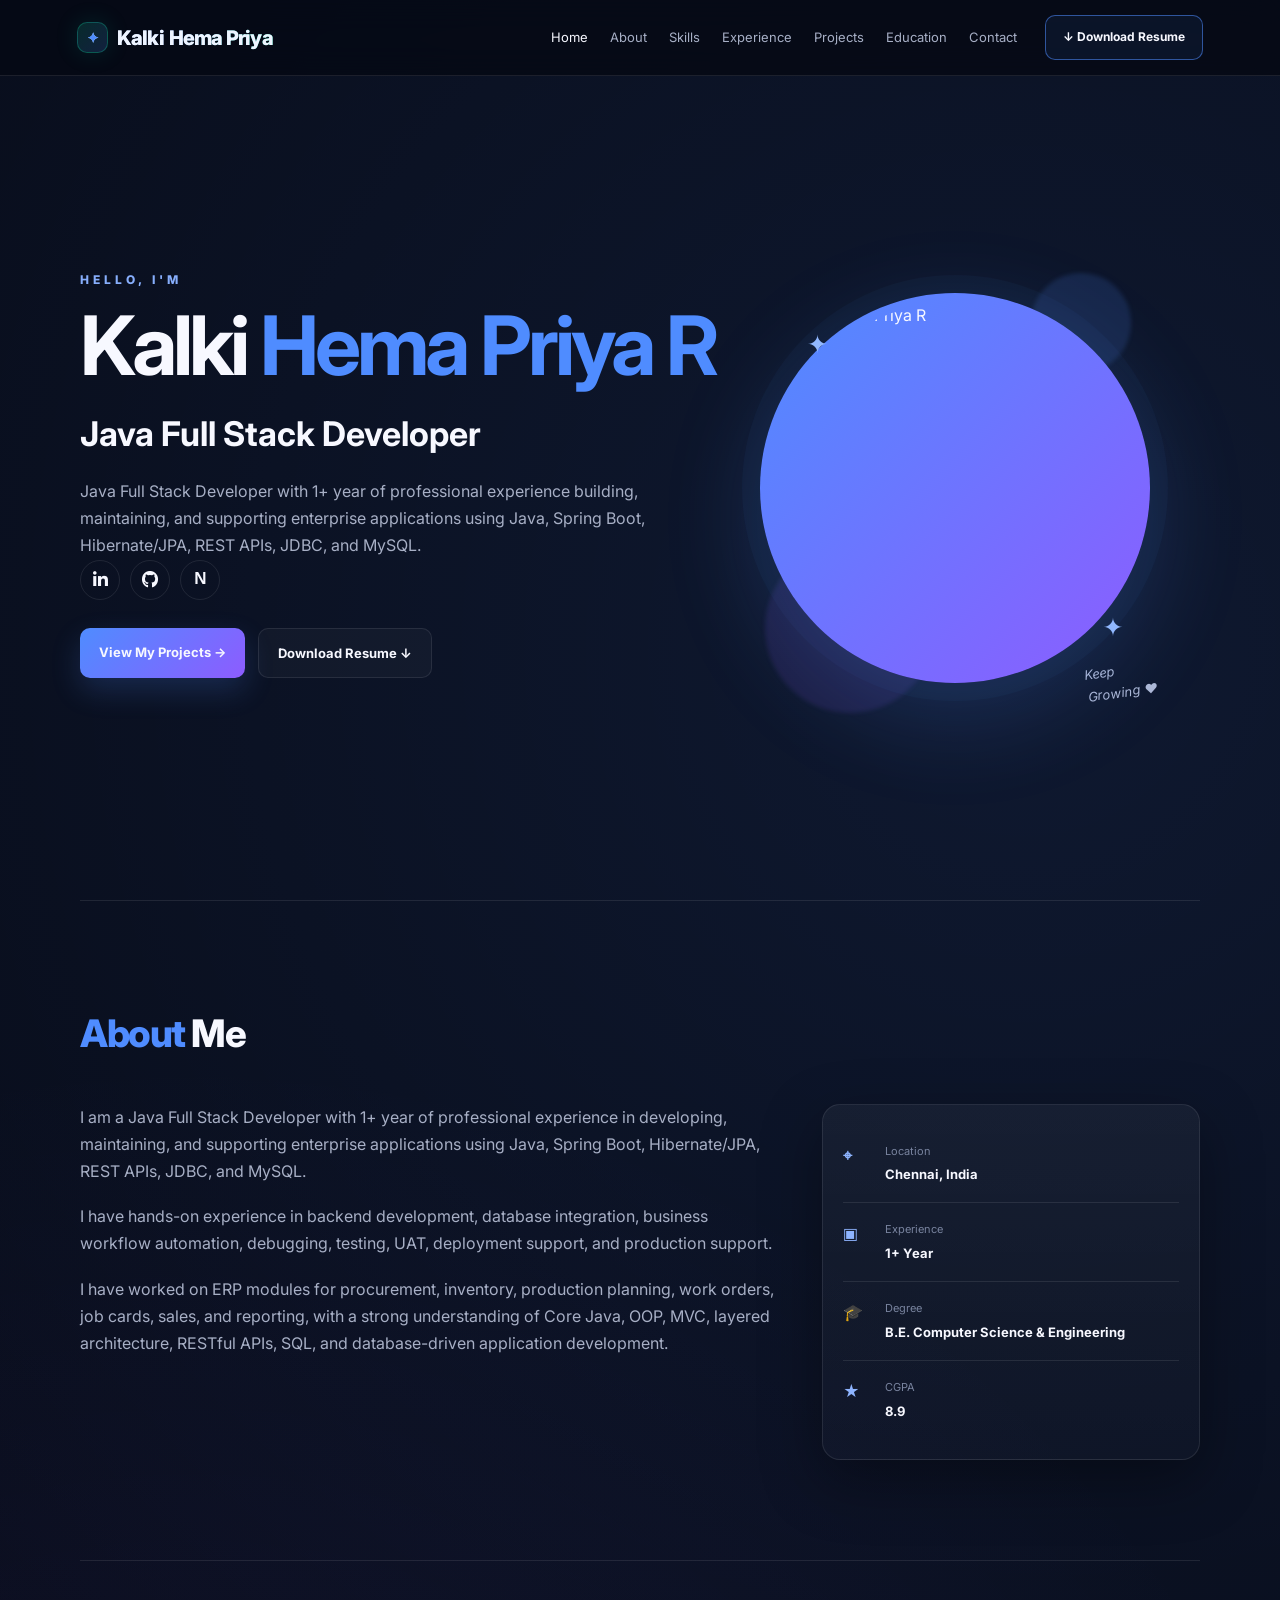
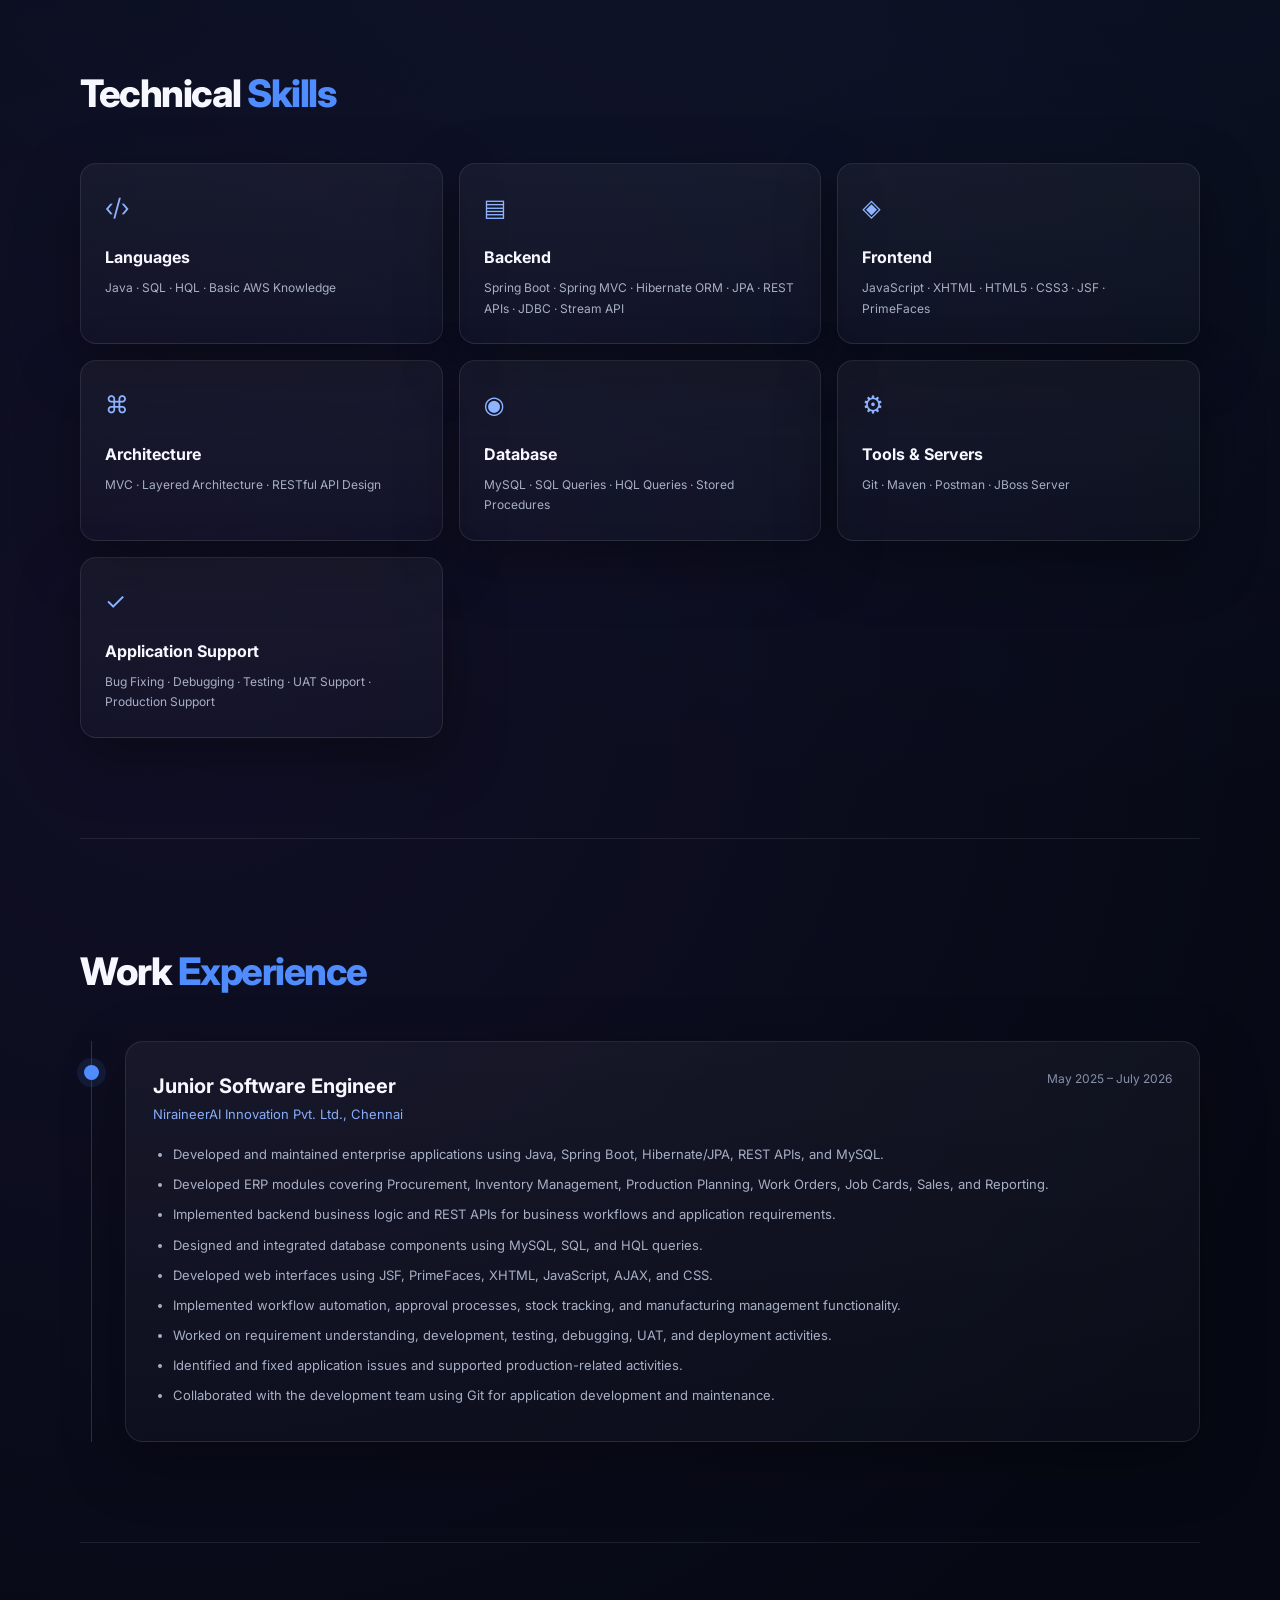
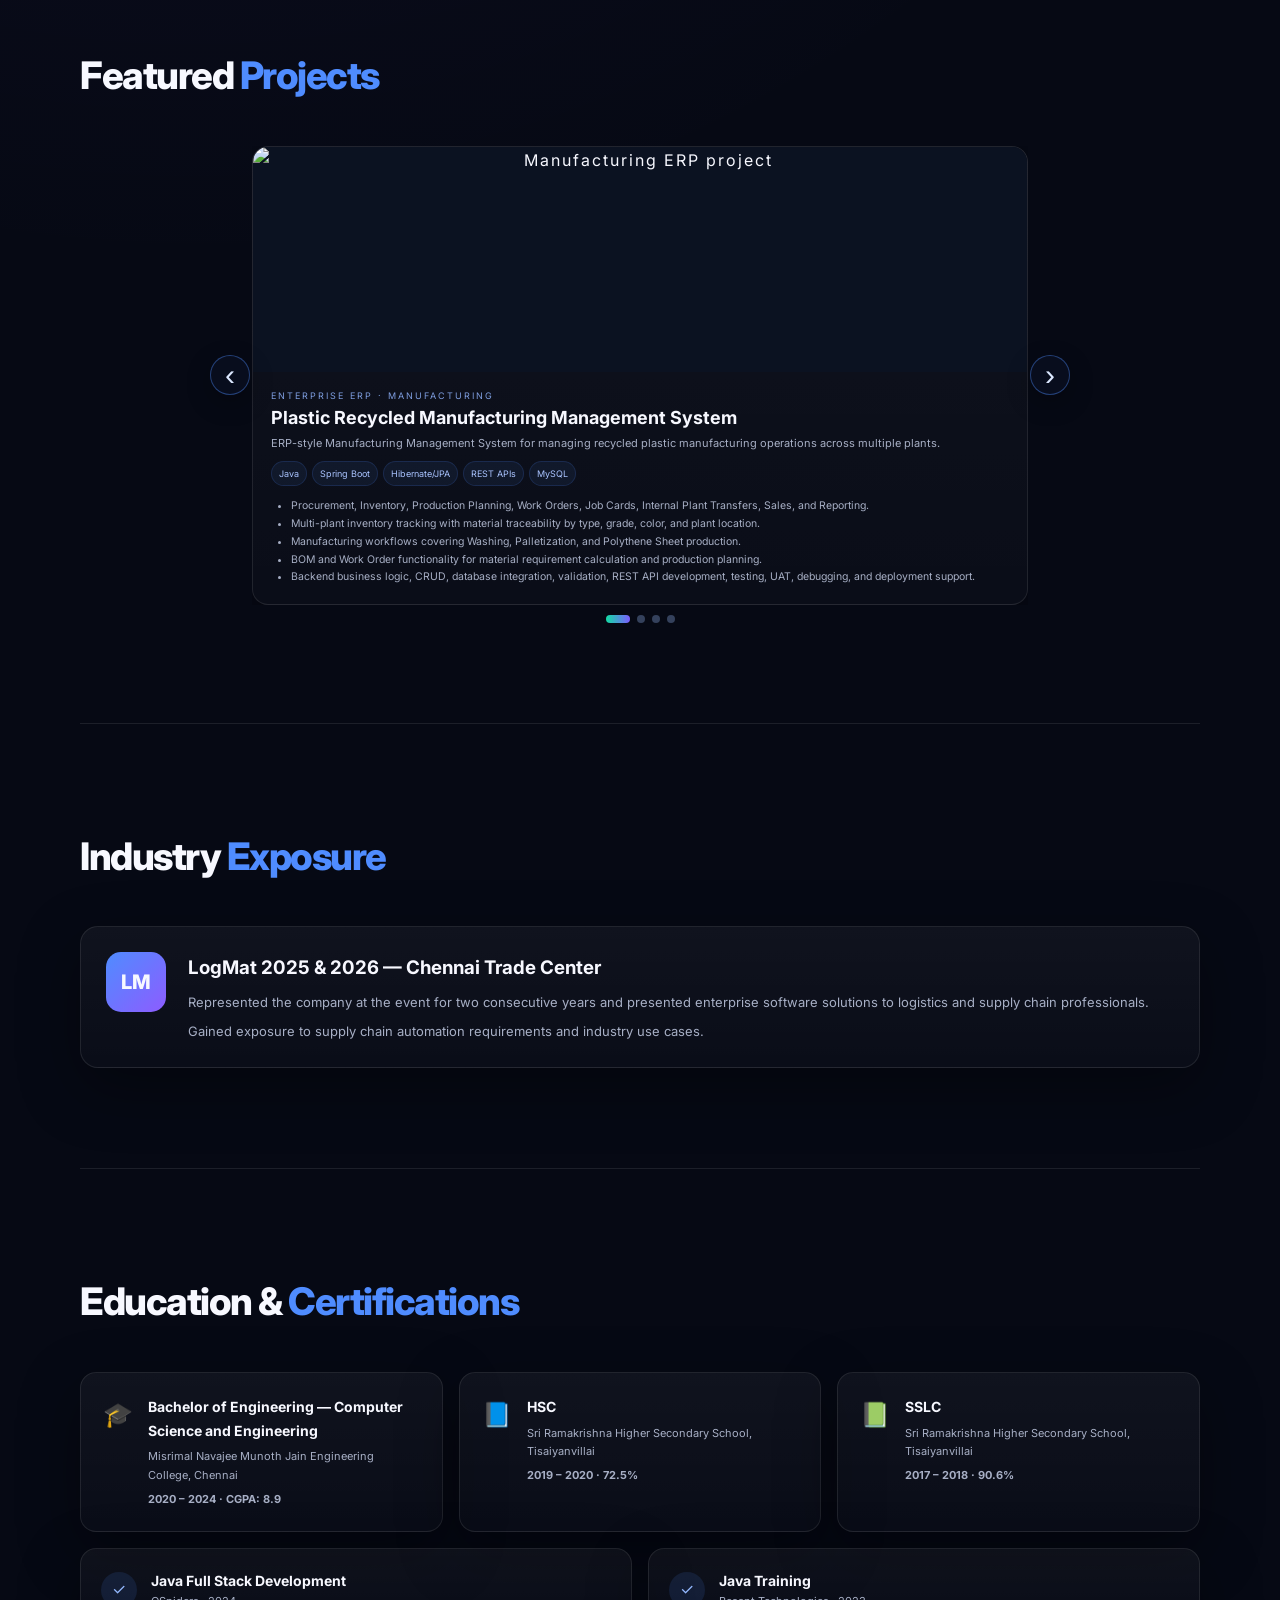
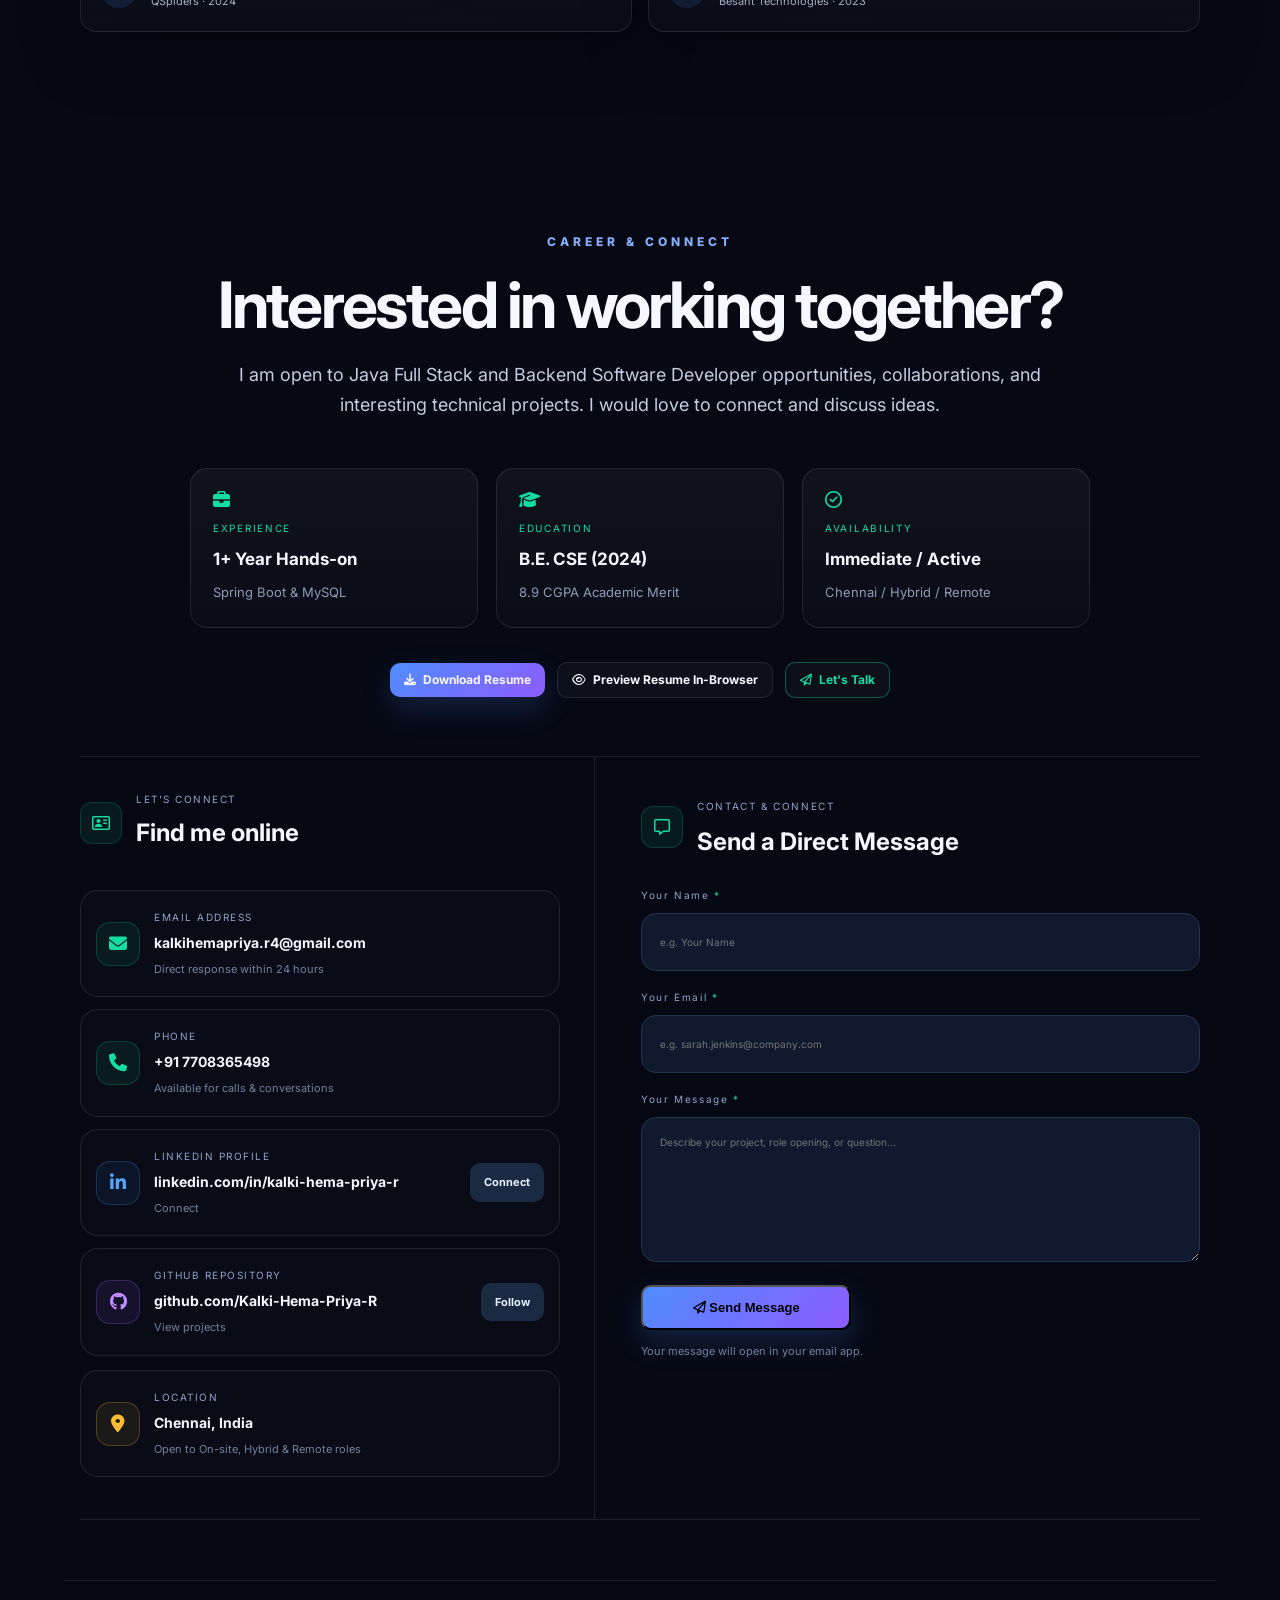
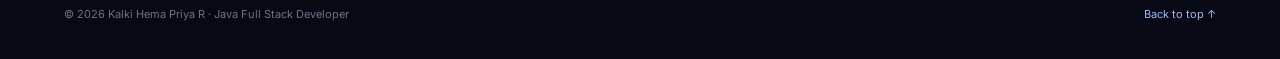
==== index.html @ fefe22bf "Add files via upload" ====
<!DOCTYPE html>
<html lang="en">
<head>
  <meta charset="UTF-8">
  <meta name="viewport" content="width=device-width, initial-scale=1.0">
  <meta name="description" content="Kalki Hema Priya R - Java Full Stack Developer Portfolio">
  <title>Kalki Hema Priya | Java Full Stack Developer</title>
  <link rel="preconnect" href="https://fonts.googleapis.com">
  <link rel="preconnect" href="https://fonts.gstatic.com" crossorigin>
  <link href="https://fonts.googleapis.com/css2?family=Inter:wght@400;500;600;700;800&display=swap" rel="stylesheet">
  <link rel="stylesheet" href="https://cdnjs.cloudflare.com/ajax/libs/font-awesome/6.5.2/css/all.min.css">
  <link rel="stylesheet" href="style.css">
</head>
<body>
  <header class="navbar">
    <a class="logo" href="#home"><span class="logo-mark">✦</span><span class="logo-name"><span class="logo-kalki">Kalki</span> <span class="logo-hema">Hema Priya</span></span></a>
    <button class="menu-toggle" aria-label="Open menu" aria-expanded="false">☰</button>
    <nav class="nav-links">
      <a class="active" href="#home">Home</a>
      <a href="#about">About</a>
      <a href="#skills">Skills</a>
      <a href="#experience">Experience</a>
      <a href="#projects">Projects</a>
      <a href="#education">Education</a>
      <a href="#contact">Contact</a>
    </nav>
    <a class="nav-resume" href="resume/Kalki-Hema-Priya-Resume.pdf" download>↓ Download Resume</a>
  </header>

  <main>
    <section id="home" class="hero section">
      <div class="hero-copy reveal">
        <p class="eyebrow">HELLO, I'M</p>
        <h1>Kalki <span>Hema Priya R</span></h1>
        <h2>Java Full Stack Developer</h2>
        <p class="hero-text">Java Full Stack Developer with 1+ year of professional experience building, maintaining, and supporting enterprise applications using Java, Spring Boot, Hibernate/JPA, REST APIs, JDBC, and MySQL.</p>
        <div class="socials">
          <a href="https://www.linkedin.com/in/kalki-hema-priya-r/" target="_blank" rel="noopener" aria-label="LinkedIn" title="LinkedIn"><i class="fa-brands fa-linkedin-in"></i></a>
          <a href="https://github.com/Kalki-Hema-Priya-R" target="_blank" rel="noopener" aria-label="GitHub" title="GitHub"><i class="fa-brands fa-github"></i></a>
          <a href="https://www.naukri.com/" target="_blank" rel="noopener" aria-label="Naukri" title="Naukri" class="naukri-social">N</a>
        </div>
        <div class="hero-actions">
          <a class="btn primary" href="#projects">View My Projects →</a>
          <a class="btn outline" href="resume/Kalki-Hema-Priya-Resume.pdf" download>Download Resume ↓</a>
        </div>
      </div>

      <div class="hero-photo-wrap reveal">
        <div class="orb orb-one"></div>
        <div class="orb orb-two"></div>
        <div class="photo-ring"><img src="assets/profile.jpg" alt="Kalki Hema Priya R"></div>
        <span class="spark spark-one">✦</span>
        <span class="spark spark-two">✦</span>
        <div class="signature">Keep<br>Growing ♥</div>
      </div>
    </section>

    <section id="about" class="section divider">
      <div class="section-title"><span>About</span> Me</div>
      <div class="about-grid">
        <div class="about-copy reveal">
          <p>I am a Java Full Stack Developer with 1+ year of professional experience in developing, maintaining, and supporting enterprise applications using Java, Spring Boot, Hibernate/JPA, REST APIs, JDBC, and MySQL.</p>
          <p>I have hands-on experience in backend development, database integration, business workflow automation, debugging, testing, UAT, deployment support, and production support.</p>
          <p>I have worked on ERP modules for procurement, inventory, production planning, work orders, job cards, sales, and reporting, with a strong understanding of Core Java, OOP, MVC, layered architecture, RESTful APIs, SQL, and database-driven application development.</p>
        </div>
        <div class="info-card reveal">
          <div class="info-row"><b>⌖</b><div><small>Location</small><strong>Chennai, India</strong></div></div>
          <div class="info-row"><b>▣</b><div><small>Experience</small><strong>1+ Year</strong></div></div>
          <div class="info-row"><b>🎓</b><div><small>Degree</small><strong>B.E. Computer Science & Engineering</strong></div></div>
          <div class="info-row"><b>★</b><div><small>CGPA</small><strong>8.9</strong></div></div>
        </div>
      </div>
    </section>

    <section id="skills" class="section divider">
      <div class="section-title">Technical <span>Skills</span></div>
      <div class="skill-grid">
        <article class="skill-card reveal"><div class="skill-icon">‹/›</div><h3>Languages</h3><p>Java · SQL · HQL · Basic AWS Knowledge</p></article>
        <article class="skill-card reveal"><div class="skill-icon">▤</div><h3>Backend</h3><p>Spring Boot · Spring MVC · Hibernate ORM · JPA · REST APIs · JDBC · Stream API</p></article>
        <article class="skill-card reveal"><div class="skill-icon">◈</div><h3>Frontend</h3><p>JavaScript · XHTML · HTML5 · CSS3 · JSF · PrimeFaces</p></article>
        <article class="skill-card reveal"><div class="skill-icon">⌘</div><h3>Architecture</h3><p>MVC · Layered Architecture · RESTful API Design</p></article>
        <article class="skill-card reveal"><div class="skill-icon">◉</div><h3>Database</h3><p>MySQL · SQL Queries · HQL Queries · Stored Procedures</p></article>
        <article class="skill-card reveal"><div class="skill-icon">⚙</div><h3>Tools & Servers</h3><p>Git · Maven · Postman · JBoss Server</p></article>
        <article class="skill-card reveal"><div class="skill-icon">✓</div><h3>Application Support</h3><p>Bug Fixing · Debugging · Testing · UAT Support · Production Support</p></article>
      </div>
    </section>

    <section id="experience" class="section divider">
      <div class="section-title">Work <span>Experience</span></div>
      <div class="timeline">
        <article class="timeline-item reveal">
          <div class="timeline-dot"></div>
          <div class="timeline-card">
            <div class="timeline-head"><div><h3>Junior Software Engineer</h3><p class="company">NiraineerAI Innovation Pvt. Ltd., Chennai</p></div><span class="date">May 2025 – July 2026</span></div>
            <ul>
              <li>Developed and maintained enterprise applications using Java, Spring Boot, Hibernate/JPA, REST APIs, and MySQL.</li>
              <li>Developed ERP modules covering Procurement, Inventory Management, Production Planning, Work Orders, Job Cards, Sales, and Reporting.</li>
              <li>Implemented backend business logic and REST APIs for business workflows and application requirements.</li>
              <li>Designed and integrated database components using MySQL, SQL, and HQL queries.</li>
              <li>Developed web interfaces using JSF, PrimeFaces, XHTML, JavaScript, AJAX, and CSS.</li>
              <li>Implemented workflow automation, approval processes, stock tracking, and manufacturing management functionality.</li>
              <li>Worked on requirement understanding, development, testing, debugging, UAT, and deployment activities.</li>
              <li>Identified and fixed application issues and supported production-related activities.</li>
              <li>Collaborated with the development team using Git for application development and maintenance.</li>
            </ul>
          </div>
        </article>

      </div>
    </section>

    <section id="projects" class="section divider">
      <div class="section-title">Featured <span>Projects</span></div>
      <div class="project-carousel" aria-label="Featured projects carousel">
        <button class="project-nav project-prev" type="button" aria-label="Previous project">‹</button>
        <div class="project-viewport">
          <div class="project-grid">
        <article class="project-card reveal">
          <div class="project-image manufacturing"><img src="assets/projects/manufacturing.svg" alt="Manufacturing ERP project" loading="lazy"></div>
          <div class="project-body">
            <p class="project-type">Enterprise ERP · Manufacturing</p>
            <h3>Plastic Recycled Manufacturing Management System</h3>
            <p>ERP-style Manufacturing Management System for managing recycled plastic manufacturing operations across multiple plants.</p>
            <div class="tags"><span>Java</span><span>Spring Boot</span><span>Hibernate/JPA</span><span>REST APIs</span><span>MySQL</span></div>
            <ul class="project-points">
              <li>Procurement, Inventory, Production Planning, Work Orders, Job Cards, Internal Plant Transfers, Sales, and Reporting.</li>
              <li>Multi-plant inventory tracking with material traceability by type, grade, color, and plant location.</li>
              <li>Manufacturing workflows covering Washing, Palletization, and Polythene Sheet production.</li>
              <li>BOM and Work Order functionality for material requirement calculation and production planning.</li>
              <li>Backend business logic, CRUD, database integration, validation, REST API development, testing, UAT, debugging, and deployment support.</li>
            </ul>
          </div>
        </article>

        <article class="project-card reveal">
          <div class="project-image employee"><img src="assets/projects/employee.svg" alt="Employee and customer management project" loading="lazy"></div>
          <div class="project-body">
            <p class="project-type">Web Application</p>
            <h3>Employee & Customer Management Portal</h3>
            <p>Web-based application for managing employee records and customer-related processes.</p>
            <div class="tags"><span>Java</span><span>Spring Boot</span><span>Hibernate/JPA</span><span>MySQL</span><span>REST APIs</span></div>
            <ul class="project-points">
              <li>Implemented CRUD operations, backend business logic, validation, and database integration.</li>
              <li>Developed and integrated REST APIs for application functionality.</li>
              <li>Collaborated on module integration and application enhancements.</li>
            </ul>
          </div>
        </article>

        <article class="project-card reveal">
          <div class="project-image quality"><img src="assets/projects/quality.svg" alt="Quality control automation project" loading="lazy"></div>
          <div class="project-body">
            <p class="project-type">Automation · Vendor Communication</p>
            <h3>Quality Control Automation & Vendor Notification System</h3>
            <p>Configurable rule-based quality control validation and automated vendor notification workflow.</p>
            <div class="tags"><span>Java</span><span>Spring Boot</span><span>REST APIs</span><span>Email Integration</span><span>Rule Engine</span></div>
            <ul class="project-points">
              <li>Validated inspection checkpoints against defined quality thresholds.</li>
              <li>Implemented automated vendor email notifications for failed quality checkpoints.</li>
              <li>Integrated quality validation and vendor communication through REST APIs.</li>
              <li>Helped automate manual quality notification workflows.</li>
            </ul>
          </div>
        </article>

        <article class="project-card reveal">
          <div class="project-image ai"><img src="assets/projects/ai-assistant.svg" alt="AI employee support assistant project" loading="lazy"></div>
          <div class="project-body">
            <p class="project-type">AI Integration · HR Support</p>
            <h3>AI Employee Support Assistant</h3>
            <p>AI-powered employee support application concept for handling HR-related queries such as leave, attendance, and payroll information.</p>
            <div class="tags"><span>Java 17</span><span>Spring Boot</span><span>Spring Security</span><span>Spring AI</span><span>Hibernate</span><span>MySQL</span><span>JWT</span></div>
            <ul class="project-points">
              <li>Designed a Spring Boot backend for employee HR support workflows.</li>
              <li>Planned secure authentication and authorization using Spring Security and JWT.</li>
              <li>Integrated AI capabilities for employee question-and-answer support.</li>
              <li>Used Hibernate/JPA and MySQL for employee and HR-related data management.</li>
            </ul>
          </div>
        </article>
          </div>
        </div>
        <button class="project-nav project-next" type="button" aria-label="Next project">›</button>
      </div>
      <div class="project-dots" aria-label="Project slides">
        <button type="button" class="project-dot active" aria-label="Project 1"></button>
        <button type="button" class="project-dot" aria-label="Project 2"></button>
        <button type="button" class="project-dot" aria-label="Project 3"></button>
        <button type="button" class="project-dot" aria-label="Project 4"></button>
      </div>
    </section>

    <section id="journey" class="section divider">
      <div class="section-title">Industry <span>Exposure</span></div>
      <div class="exposure-card reveal">
        <div class="exposure-badge">LM</div>
        <div><h3>LogMat 2025 & 2026 — Chennai Trade Center</h3><p>Represented the company at the event for two consecutive years and presented enterprise software solutions to logistics and supply chain professionals.</p><p>Gained exposure to supply chain automation requirements and industry use cases.</p></div>
      </div>
    </section>

    <section id="education" class="section divider">
      <div class="section-title">Education & <span>Certifications</span></div>
      <div class="education-grid">
        <article class="education-card reveal"><span class="edu-icon">🎓</span><div><h3>Bachelor of Engineering — Computer Science and Engineering</h3><p>Misrimal Navajee Munoth Jain Engineering College, Chennai</p><strong>2020 – 2024 · CGPA: 8.9</strong></div></article>
        <article class="education-card reveal"><span class="edu-icon">📘</span><div><h3>HSC</h3><p>Sri Ramakrishna Higher Secondary School, Tisaiyanvillai</p><strong>2019 – 2020 · 72.5%</strong></div></article>
        <article class="education-card reveal"><span class="edu-icon">📗</span><div><h3>SSLC</h3><p>Sri Ramakrishna Higher Secondary School, Tisaiyanvillai</p><strong>2017 – 2018 · 90.6%</strong></div></article>
      </div>
      <div class="cert-grid">
        <div class="cert-card reveal"><span>✓</span><div><h3>Java Full Stack Development</h3><p>QSpiders · 2024</p></div></div>
        <div class="cert-card reveal"><span>✓</span><div><h3>Java Training</h3><p>Besant Technologies · 2023</p></div></div>
      </div>
    </section>

    <section id="contact" class="section contact-section">
      <div class="contact-heading reveal"><p class="eyebrow">CAREER &amp; CONNECT</p><h2>Interested in working together?</h2><p>I am open to Java Full Stack and Backend Software Developer opportunities, collaborations, and interesting technical projects. I would love to connect and discuss ideas.</p></div>
      <div class="contact-stats reveal">
        <div class="contact-stat"><i class="fa-solid fa-briefcase"></i><small>EXPERIENCE</small><strong>1+ Year Hands-on</strong><span>Spring Boot &amp; MySQL</span></div>
        <div class="contact-stat"><i class="fa-solid fa-graduation-cap"></i><small>EDUCATION</small><strong>B.E. CSE (2024)</strong><span>8.9 CGPA Academic Merit</span></div>
        <div class="contact-stat"><i class="fa-regular fa-circle-check"></i><small>AVAILABILITY</small><strong>Immediate / Active</strong><span>Chennai / Hybrid / Remote</span></div>
      </div>
      <div class="contact-actions reveal">
        <a class="btn primary" href="resume/Kalki-Hema-Priya-Resume.pdf" download><i class="fa-solid fa-download"></i> Download Resume</a>
        <a class="btn outline" href="resume/Kalki-Hema-Priya-Resume.pdf" target="_blank"><i class="fa-regular fa-eye"></i> Preview Resume In-Browser</a>
        <a class="btn outline talk-btn" href="https://mail.google.com/mail/?view=cm&amp;fs=1&amp;to=kalkihemapriya.r4@gmail.com&amp;su=Java%20Developer%20Opportunity" target="_blank" rel="noopener"><i class="fa-regular fa-paper-plane"></i> Let's Talk</a>
      </div>
      <div class="contact-workspace reveal">
        <div class="contact-links">
          <div class="contact-panel-title"><span class="contact-panel-icon"><i class="fa-regular fa-address-card"></i></span><div><small>LET'S CONNECT</small><h3>Find me online</h3></div></div>
          <a href="mailto:kalkihemapriya.r4@gmail.com"><span class="contact-icon"><i class="fa-solid fa-envelope"></i></span><span><small>EMAIL ADDRESS</small><strong>kalkihemapriya.r4@gmail.com</strong><em>Direct response within 24 hours</em></span></a>
          <a href="tel:+917708365498"><span class="contact-icon phone"><i class="fa-solid fa-phone"></i></span><span><small>PHONE</small><strong>+91 7708365498</strong><em>Available for calls &amp; conversations</em></span></a>
          <a href="https://www.linkedin.com/in/kalki-hema-priya-r/" target="_blank" rel="noopener"><span class="contact-icon linkedin"><i class="fa-brands fa-linkedin-in"></i></span><span><small>LINKEDIN PROFILE</small><strong>linkedin.com/in/kalki-hema-priya-r</strong><em>Connect</em></span><b class="contact-side-action">Connect</b></a>
          <a href="https://github.com/Kalki-Hema-Priya-R" target="_blank" rel="noopener"><span class="contact-icon github"><i class="fa-brands fa-github"></i></span><span><small>GITHUB REPOSITORY</small><strong>github.com/Kalki-Hema-Priya-R</strong><em>View projects</em></span><b class="contact-side-action">Follow</b></a>
          <div class="location-card"><span class="contact-icon location"><i class="fa-solid fa-location-dot"></i></span><span><small>LOCATION</small><strong>Chennai, India</strong><em>Open to On-site, Hybrid &amp; Remote roles</em></span></div>
        </div>
        <form class="message-form" id="messageForm">
          <div class="contact-panel-title"><span class="contact-panel-icon"><i class="fa-regular fa-message"></i></span><div><small>CONTACT &amp; CONNECT</small><h3>Send a Direct Message</h3></div></div>
          <label>Your Name <span>*</span><input type="text" name="name" required placeholder="e.g. Your Name"></label>
          <label>Your Email <span>*</span><input type="email" name="email" required placeholder="e.g. sarah.jenkins@company.com"></label>
          <label>Your Message <span>*</span><textarea name="message" rows="5" required placeholder="Describe your project, role opening, or question..."></textarea></label>
          <button class="btn primary" type="submit"><i class="fa-regular fa-paper-plane"></i> Send Message</button>
          <p class="form-note" id="formNote">Your message will open in your email app.</p>
        </form>
      </div>
    </section>
  </main>

  <footer><p>© <span id="year"></span> Kalki Hema Priya R · Java Full Stack Developer</p><a href="#home">Back to top ↑</a></footer>
  <script src="script.js"></script>
</body>
</html>
---- style.css ----
:root{--bg:#060914;--panel:#0d1220;--panel2:#11182a;--text:#f7f8ff;--muted:#a7afc5;--line:rgba(255,255,255,.09);--accent:#4f8cff;--accent2:#8d5cff;--shadow:0 20px 60px rgba(0,0,0,.35)}
*{box-sizing:border-box;margin:0;padding:0}html{scroll-behavior:smooth}body{font-family:Inter,system-ui,sans-serif;background:radial-gradient(circle at 80% 10%,rgba(79,140,255,.12),transparent 30%),radial-gradient(circle at 15% 35%,rgba(141,92,255,.08),transparent 28%),var(--bg);color:var(--text);line-height:1.7}a{color:inherit;text-decoration:none}ul{padding-left:20px}.navbar{position:sticky;top:0;z-index:50;height:76px;padding:0 6%;display:flex;align-items:center;gap:28px;background:rgba(6,9,20,.82);backdrop-filter:blur(16px);border-bottom:1px solid var(--line)}.logo{font-weight:800;font-size:24px;letter-spacing:-1px}.logo span{color:var(--accent)}.nav-links{display:flex;gap:22px;margin-left:auto}.nav-links a{font-size:13px;color:var(--muted);transition:.25s}.nav-links a:hover,.nav-links a.active{color:var(--text)}.nav-resume{padding:11px 17px;border:1px solid rgba(79,140,255,.55);border-radius:10px;font-size:12px;font-weight:700;background:rgba(79,140,255,.08)}.menu-toggle{display:none;margin-left:auto;background:none;border:0;color:white;font-size:25px}.section{width:min(1120px,90%);margin:auto;padding:100px 0}.hero{min-height:calc(100vh - 76px);display:grid;grid-template-columns:1.1fr .9fr;align-items:center;gap:40px}.eyebrow{font-size:12px;letter-spacing:4px;color:#87aefc;font-weight:800;margin-bottom:13px}.hero h1{font-size:clamp(48px,7vw,82px);line-height:1.02;letter-spacing:-4px}.hero h1 span,.section-title span,.contact-box h2 span{color:var(--accent)}.hero h2{font-size:clamp(23px,3vw,34px);margin:18px 0 15px}.hero-text{max-width:650px;color:var(--muted);font-size:16px}.hero-actions{display:flex;gap:13px;flex-wrap:wrap;margin:28px 0}.btn{padding:13px 19px;border-radius:10px;font-weight:700;font-size:13px}.btn.primary{background:linear-gradient(135deg,var(--accent),var(--accent2));box-shadow:0 12px 30px rgba(79,140,255,.2)}.btn.outline{border:1px solid var(--line);background:rgba(255,255,255,.03)}.socials{display:flex;gap:10px}.socials a{width:40px;height:40px;border:1px solid var(--line);display:grid;place-items:center;border-radius:50%;font-weight:800;font-size:12px}.hero-photo-wrap{position:relative;min-height:520px;display:grid;place-items:center}.photo-ring{width:min(390px,78vw);height:min(390px,78vw);border-radius:50%;padding:9px;background:linear-gradient(135deg,var(--accent),var(--accent2));box-shadow:0 0 0 18px rgba(79,140,255,.04),0 30px 100px rgba(79,140,255,.2);position:relative;z-index:2}.photo-ring img{width:100%;height:100%;object-fit:cover;border-radius:50%;display:block}.orb{position:absolute;border-radius:50%;filter:blur(2px)}.orb-one{width:100px;height:100px;top:45px;right:25px;background:rgba(79,140,255,.15)}.orb-two{width:170px;height:170px;bottom:35px;left:10px;background:rgba(141,92,255,.12)}.spark{position:absolute;color:#91b8ff;font-size:25px;z-index:3}.spark-one{top:95px;left:13%}.spark-two{right:8%;bottom:100px}.signature{position:absolute;right:0;bottom:45px;font-size:13px;color:#aeb9d7;font-style:italic;transform:rotate(-8deg)}.divider{border-top:1px solid var(--line)}.section-title{font-size:38px;font-weight:800;letter-spacing:-1.5px;margin-bottom:38px}.about-grid{display:grid;grid-template-columns:1.3fr .7fr;gap:40px}.about-copy p{color:var(--muted);margin-bottom:18px}.info-card,.skill-card,.timeline-card,.project-card,.education-card,.cert-card,.exposure-card,.contact-box{background:linear-gradient(180deg,rgba(255,255,255,.045),rgba(255,255,255,.018));border:1px solid var(--line);box-shadow:var(--shadow)}.info-card{padding:20px;border-radius:18px}.info-row{display:flex;gap:14px;padding:17px 0;border-bottom:1px solid var(--line)}.info-row:last-child{border:0}.info-row>b{width:28px;color:#8eb4ff}.info-row small{display:block;color:#78839e;font-size:11px}.info-row strong{display:block;font-size:13px;margin-top:3px}.skill-grid{display:grid;grid-template-columns:repeat(3,1fr);gap:16px}.skill-card{padding:24px;border-radius:16px;min-height:160px}.skill-icon{font-size:24px;color:#8eb4ff;margin-bottom:15px}.skill-card h3{font-size:16px;margin-bottom:7px}.skill-card p{font-size:12px;color:var(--muted)}.timeline{position:relative}.timeline:before{content:"";position:absolute;left:11px;top:0;bottom:0;width:1px;background:rgba(79,140,255,.3)}.timeline-item{position:relative;padding-left:45px}.timeline-dot{position:absolute;left:4px;top:24px;width:15px;height:15px;border-radius:50%;background:var(--accent);box-shadow:0 0 0 7px rgba(79,140,255,.1)}.timeline-card{padding:27px;border-radius:18px}.timeline-head{display:flex;justify-content:space-between;gap:20px;margin-bottom:18px}.timeline-head h3{font-size:20px}.company{color:#89adf8;font-size:13px}.date{color:#8791a9;font-size:12px;white-space:nowrap}.timeline-card li{color:var(--muted);font-size:13px;margin:8px 0}.project-grid{display:grid;grid-template-columns:repeat(2,1fr);gap:20px}.project-card{border-radius:18px;overflow:hidden}.project-card.featured{grid-column:1/-1;display:grid;grid-template-columns:.8fr 1.2fr}.project-image{min-height:245px;display:flex;flex-direction:column;justify-content:center;align-items:center;text-align:center;gap:8px;letter-spacing:2px;background:radial-gradient(circle at 50% 30%,rgba(79,140,255,.3),transparent 45%),#0b1221}.project-image.employee{background:radial-gradient(circle at 50% 30%,rgba(141,92,255,.27),transparent 45%),#0b1221}.project-image.quality{background:radial-gradient(circle at 50% 30%,rgba(69,200,170,.18),transparent 45%),#0b1221}.project-image span{font-size:12px;color:#9dbdff}.project-image strong{font-size:22px;line-height:1.25}.project-body{padding:27px}.project-type{font-size:10px;text-transform:uppercase;letter-spacing:2px;color:#7e9ee0;margin-bottom:7px}.project-body h3{font-size:21px;margin-bottom:10px}.project-body>p:not(.project-type){font-size:13px;color:var(--muted)}.tags{display:flex;gap:7px;flex-wrap:wrap;margin:17px 0}.tags span{font-size:10px;padding:5px 8px;border-radius:20px;background:rgba(79,140,255,.08);border:1px solid rgba(79,140,255,.16);color:#aac4ff}.project-points{color:var(--muted);font-size:12px}.project-points li{margin:7px 0}.exposure-card{display:flex;gap:22px;padding:25px;border-radius:18px;align-items:flex-start}.exposure-badge{width:60px;height:60px;border-radius:15px;display:grid;place-items:center;font-weight:800;font-size:20px;background:linear-gradient(135deg,var(--accent),var(--accent2));flex:0 0 auto}.exposure-card h3{margin-bottom:7px}.exposure-card p{color:var(--muted);font-size:13px;margin-top:7px}.education-grid{display:grid;grid-template-columns:repeat(3,1fr);gap:16px}.education-card{border-radius:16px;padding:22px;display:flex;gap:15px}.edu-icon{font-size:24px}.education-card h3{font-size:14px}.education-card p,.education-card strong{font-size:11px;color:var(--muted);display:block;margin-top:5px}.cert-grid{display:grid;grid-template-columns:repeat(2,1fr);gap:16px;margin-top:16px}.cert-card{border-radius:16px;padding:20px;display:flex;gap:14px;align-items:center}.cert-card>span{width:36px;height:36px;border-radius:50%;display:grid;place-items:center;background:rgba(79,140,255,.12);color:#94b9ff}.cert-card h3{font-size:14px}.cert-card p{font-size:11px;color:var(--muted)}.contact-section{padding-bottom:60px}.contact-box{border-radius:22px;padding:40px;display:grid;grid-template-columns:1.2fr .8fr;gap:35px}.contact-box h2{font-size:38px;line-height:1.15;letter-spacing:-1px}.contact-box>div>p:last-child{color:var(--muted);margin-top:14px;font-size:13px}.contact-links{display:grid;gap:10px}.contact-links a{padding:13px 15px;border:1px solid var(--line);border-radius:12px;background:rgba(255,255,255,.02)}.contact-links small{display:block;color:#78839e;font-size:10px}.contact-links strong{font-size:12px;word-break:break-word}footer{border-top:1px solid var(--line);width:90%;margin:auto;padding:24px 0 35px;display:flex;justify-content:space-between;color:#69738b;font-size:11px}footer a{color:#9cb9fa}.reveal{opacity:0;transform:translateY(24px);transition:opacity .7s ease,transform .7s ease}.reveal.show{opacity:1;transform:none}@media(max-width:900px){.nav-links{position:absolute;top:76px;left:0;right:0;display:none;flex-direction:column;padding:20px 6%;background:#090d19;border-bottom:1px solid var(--line)}.nav-links.open{display:flex}.menu-toggle{display:block}.nav-resume{display:none}.hero{grid-template-columns:1fr;text-align:center;padding-top:70px}.hero-text{margin:auto}.hero-actions,.socials{justify-content:center}.hero-photo-wrap{min-height:420px}.about-grid,.contact-box{grid-template-columns:1fr}.skill-grid{grid-template-columns:repeat(2,1fr)}.project-card.featured{grid-template-columns:1fr}.education-grid{grid-template-columns:1fr}.contact-box h2{font-size:31px}}@media(max-width:600px){.section{padding:72px 0}.hero h1{letter-spacing:-2px}.skill-grid,.project-grid,.cert-grid{grid-template-columns:1fr}.timeline-head{flex-direction:column;gap:5px}.date{white-space:normal}.project-card.featured{grid-column:auto}.photo-ring{width:290px;height:290px}.hero-photo-wrap{min-height:340px}.signature{right:3%;bottom:25px}.contact-box{padding:25px}.section-title{font-size:30px}footer{flex-direction:column;gap:8px}}

/* Final portfolio refinements */
.hero h1 { white-space: nowrap; }
.socials a { font-size: 17px; }
.project-grid { grid-template-columns: repeat(2, minmax(0, 1fr)); align-items: stretch; }
.project-card { display: flex; flex-direction: column; height: 100%; }
.project-image { min-height: 220px; position: relative; overflow: hidden; }
.project-image::before, .project-image::after { content: ""; position: absolute; border: 1px solid rgba(142,180,255,.12); border-radius: 50%; }
.project-image::before { width: 180px; height: 180px; }
.project-image::after { width: 280px; height: 280px; }
.project-visual { display: flex; align-items: center; gap: 10px; position: relative; z-index: 1; margin-bottom: 5px; }
.visual-icon { width: 58px; height: 58px; display: grid; place-items: center; border-radius: 16px; background: rgba(255,255,255,.07); border: 1px solid rgba(157,189,255,.25); color: #a9c7ff; font-size: 25px; box-shadow: 0 10px 35px rgba(0,0,0,.18); }
.visual-chip { padding: 5px 9px; border-radius: 999px; font-size: 10px; color: #b9d0ff; border: 1px solid rgba(157,189,255,.2); background: rgba(79,140,255,.08); }
.project-image strong { position: relative; z-index: 1; }
.project-image.ai { background: radial-gradient(circle at 50% 30%,rgba(181,103,255,.27),transparent 45%),#0b1221; }
.project-body { flex: 1; display: flex; flex-direction: column; }
.project-points { margin-top: auto; }
.contact-links a { display: flex; align-items: center; gap: 13px; }
.contact-icon { width: 38px; height: 38px; flex: 0 0 38px; display: grid; place-items: center; border-radius: 11px; color: #9fbeff; background: rgba(79,140,255,.08); border: 1px solid rgba(79,140,255,.15); }
.contact-links a > span:last-child { min-width: 0; }
@media(max-width:900px){ .hero h1 { white-space: normal; } }
@media(max-width:600px){ .project-grid { grid-template-columns: 1fr; } }


/* Final alignment fixes */
.socials { margin-bottom: 4px; }
.naukri-social { font-family: Arial, sans-serif; font-weight: 900 !important; font-size: 17px !important; letter-spacing: -1px; }
.project-grid { align-items: stretch; }
.project-grid .project-card { min-width: 0; }
.project-image.ai { background: radial-gradient(circle at 50% 30%,rgba(181,103,255,.27),transparent 45%),#0b1221; }

/* Final project artwork + logo polish */
.logo{white-space:nowrap;font-size:22px;letter-spacing:-.7px}.project-image{padding:0;min-height:245px;background:#0b1221}.project-image img{width:100%;height:100%;min-height:245px;object-fit:cover;display:block;position:relative;z-index:2}.project-image::before,.project-image::after{display:none}@media(max-width:600px){.project-image,.project-image img{min-height:210px}}

/* Signature logo + recruiter-style contact section */
.logo{display:inline-flex;align-items:center;gap:9px;font-family:Inter,sans-serif;font-weight:800;font-size:19px;letter-spacing:-.8px;background:linear-gradient(90deg,#f5fbff 0%,#9bbcff 48%,#16e1ad 100%);-webkit-background-clip:text;background-clip:text;color:transparent;text-decoration:none}
.logo-mark{width:31px;height:31px;display:grid;place-items:center;border-radius:10px;color:#11dca5;background:linear-gradient(135deg,rgba(17,220,165,.16),rgba(79,140,255,.18));border:1px solid rgba(17,220,165,.28);box-shadow:0 0 24px rgba(17,220,165,.13);font-size:14px}
.contact-heading{text-align:center;max-width:980px;margin:0 auto 48px}.contact-heading h2{font-size:clamp(42px,5vw,68px);line-height:1.03;letter-spacing:-2.8px;margin:20px 0 22px}.contact-heading>p:last-child{font-size:18px;line-height:1.65;color:#c4cde0;max-width:820px;margin:auto}
.contact-stats{display:grid;grid-template-columns:repeat(3,1fr);gap:18px;max-width:900px;margin:0 auto 34px}.contact-stat{padding:22px;border-radius:17px;background:linear-gradient(180deg,rgba(255,255,255,.045),rgba(255,255,255,.018));border:1px solid var(--line);min-height:126px}.contact-stat i{display:block;color:#13dca5;font-size:17px;margin-bottom:12px}.contact-stat small{display:block;color:#13dca5;font-size:10px;letter-spacing:1.7px}.contact-stat strong{display:block;font-size:17px;margin:8px 0 4px}.contact-stat span{color:#8f9bb6;font-size:13px}.contact-actions{display:flex;justify-content:center;gap:18px;flex-wrap:wrap;margin-bottom:58px}.contact-actions .btn{min-width:245px;justify-content:center}.contact-actions .talk-btn{min-width:205px;color:#13dca5;border-color:rgba(19,220,165,.35)}
.contact-workspace{display:grid;grid-template-columns:.92fr 1.08fr;gap:0;border-top:1px solid var(--line);border-bottom:1px solid var(--line)}.contact-links{padding:34px 34px 42px 0;border-right:1px solid var(--line);gap:12px}.message-form{padding:34px 0 42px 46px}.contact-panel-title{display:flex;align-items:center;gap:14px;margin-bottom:24px}.contact-panel-title h3{font-size:24px;margin-top:4px}.contact-panel-title small{color:#91a4c8;font-size:10px;letter-spacing:1.6px}.contact-panel-icon{width:42px;height:42px;border-radius:12px;display:grid;place-items:center;color:#13dca5;background:rgba(19,220,165,.08);border:1px solid rgba(19,220,165,.18)}.contact-links>a,.location-card{position:relative;display:flex;align-items:center;gap:14px;padding:18px 15px;border:1px solid var(--line);border-radius:18px;background:rgba(255,255,255,.015);text-decoration:none}.contact-links>a:hover{border-color:rgba(19,220,165,.35);transform:translateY(-2px)}.contact-links small{display:block;color:#91a4c8;font-size:10px;letter-spacing:1.5px;margin-bottom:5px}.contact-links strong{display:block;font-size:14px;word-break:break-word;color:#f4f7ff}.contact-links em{display:block;font-style:normal;color:#71809d;font-size:11px;margin-top:5px}.contact-icon{width:44px;height:44px;flex:0 0 44px;border-radius:14px;display:grid;place-items:center;color:#13dca5;background:rgba(19,220,165,.07);border:1px solid rgba(19,220,165,.2);font-size:18px}.contact-icon.linkedin{color:#55a5ff;background:rgba(69,145,255,.08);border-color:rgba(69,145,255,.24)}.contact-icon.github{color:#c18bff;background:rgba(157,92,255,.09);border-color:rgba(157,92,255,.25)}.contact-icon.location{color:#ffbd32;background:rgba(255,189,50,.08);border-color:rgba(255,189,50,.24)}.contact-side-action{margin-left:auto;padding:10px 14px;border-radius:10px;background:#1b2a43;color:#e9f0ff;font-size:11px;white-space:nowrap}.message-form label{display:block;color:#91a4c8;font-size:10px;letter-spacing:1.6px;margin-bottom:18px}.message-form label>span{color:#13dca5}.message-form input,.message-form textarea{width:100%;margin-top:9px;background:#10192e;border:1px solid #233451;border-radius:15px;padding:16px 18px;color:#eef4ff;font:inherit;outline:none;resize:vertical}.message-form input{height:58px}.message-form input:focus,.message-form textarea:focus{border-color:#13dca5;box-shadow:0 0 0 3px rgba(19,220,165,.08)}.message-form textarea{min-height:145px}.message-form .btn{min-width:210px;justify-content:center}.form-note{color:#71809d;font-size:11px;margin-top:12px}.location-card{margin-top:2px}
@media(max-width:900px){.contact-workspace{grid-template-columns:1fr}.contact-links{border-right:0;border-bottom:1px solid var(--line);padding:30px 0}.message-form{padding:30px 0}.contact-stats{grid-template-columns:1fr}.contact-heading h2{letter-spacing:-2px}.contact-heading>p:last-child{font-size:16px}}
@media(max-width:600px){.logo{font-size:17px}.logo-mark{width:28px;height:28px}.contact-heading h2{font-size:39px}.contact-actions{gap:10px}.contact-actions .btn{width:100%;min-width:0}.contact-links>a,.location-card{padding:15px}.contact-side-action{display:none}.message-form{padding-bottom:10px}}


/* FINAL REQUESTED POLISH — project layout, compact career buttons, and styled name logo */
.logo-name{display:inline-flex;align-items:baseline;gap:6px;white-space:nowrap}
.logo-kalki{font-family:"Brush Script MT","Segoe Script",cursive;font-style:italic;font-weight:600;font-size:28px;letter-spacing:-1px;color:#62a8ff !important;background:linear-gradient(90deg,#5aa7ff,#a77bff);-webkit-background-clip:text;background-clip:text;-webkit-text-fill-color:transparent}
.logo-hema{font-family:Georgia,"Times New Roman",serif;font-style:italic;font-weight:600;font-size:20px;color:#f2f5ff !important;letter-spacing:-.3px}

/* Match the reference project presentation: four equal cards on desktop */
.project-grid{grid-template-columns:repeat(4,minmax(0,1fr));gap:20px;align-items:stretch}
.project-card{min-width:0;height:100%;display:flex;flex-direction:column;border-radius:18px;overflow:hidden}
.project-image,.project-image img{height:190px;min-height:190px}
.project-image img{width:100%;object-fit:cover;display:block}
.project-body{padding:20px;display:flex;flex-direction:column;flex:1}
.project-body h3{font-size:17px;line-height:1.3;margin-bottom:9px}
.project-body>p:not(.project-type){font-size:12px;line-height:1.55}
.tags{margin:14px 0;gap:6px}
.tags span{font-size:9px;padding:4px 7px}
.project-points{margin-top:auto;font-size:11px;line-height:1.55}
.project-points li{margin-bottom:5px}

/* Career action buttons should be only as wide as their content */
.contact-actions{display:flex;justify-content:center;align-items:center;gap:12px;flex-wrap:wrap;margin-bottom:58px}
.contact-actions .btn{min-width:0;width:auto;padding:10px 14px;border-radius:10px;display:inline-flex;align-items:center;justify-content:center;gap:7px;font-size:12px;line-height:1.2}
.contact-actions .talk-btn{min-width:0;width:auto;padding:10px 14px}

@media(max-width:1200px){
  .project-grid{grid-template-columns:repeat(2,minmax(0,1fr))}
}
@media(max-width:600px){
  .logo-kalki{font-size:23px}
  .logo-hema{font-size:17px}
  .project-grid{grid-template-columns:1fr}
  .project-image,.project-image img{height:210px;min-height:210px}
  .contact-actions{gap:9px}
  .contact-actions .btn,.contact-actions .talk-btn{padding:9px 12px;font-size:11px}
}

/* PROJECT CAROUSEL — show 3 cards at a time, remaining cards slide horizontally */
.project-carousel{position:relative;padding:0 44px}
.project-viewport{overflow:hidden;width:100%}
.project-grid{display:flex;gap:20px;transition:transform .55s cubic-bezier(.22,.61,.36,1);will-change:transform}
.project-grid .project-card{flex:0 0 calc((100% - 40px)/3);min-width:0}
.project-nav{position:absolute;top:50%;transform:translateY(-50%);z-index:5;width:36px;height:36px;border:1px solid rgba(79,140,255,.4);border-radius:50%;background:rgba(9,15,31,.92);color:#dce8ff;font-size:28px;line-height:1;cursor:pointer;display:grid;place-items:center;box-shadow:0 8px 24px rgba(0,0,0,.25)}
.project-nav:hover{border-color:#13dca5;color:#13dca5;transform:translateY(-50%) scale(1.05)}
.project-prev{left:0}.project-next{right:0}
.project-dots{display:flex;justify-content:center;gap:7px;margin-top:20px}
.project-dot{width:8px;height:8px;padding:0;border:0;border-radius:50%;background:#34415c;cursor:pointer;transition:.25s}
.project-dot.active{width:24px;border-radius:8px;background:linear-gradient(90deg,#13dca5,#7c5cff)}
@media(max-width:1199px){
  .project-grid .project-card{flex-basis:calc((100% - 20px)/2)}
}
@media(max-width:699px){
  .project-carousel{padding:0 34px}
  .project-grid .project-card{flex-basis:100%}
  .project-nav{width:30px;height:30px;font-size:23px}
}

/* Final project presentation: one project at a time */
.project-carousel{position:relative;padding:0 48px}
.project-viewport{overflow:hidden;width:100%}
.project-grid{display:flex;gap:20px;transition:transform .55s cubic-bezier(.22,.61,.36,1);will-change:transform}
.project-grid .project-card{flex:0 0 100%;min-width:100%;max-width:100%}
.project-image,.project-image img{height:360px;min-height:360px}
.project-image img{width:100%;object-fit:cover;display:block}
.project-body{padding:24px}
.project-body h3{font-size:21px}
.project-points{font-size:13px}
.project-nav{width:40px;height:40px;font-size:30px}
.project-dots{margin-top:18px}
@media(max-width:699px){
  .project-carousel{padding:0 38px}
  .project-grid .project-card{flex-basis:100%;min-width:100%}
  .project-image,.project-image img{height:220px;min-height:220px}
}

/* Final logo polish: same font and same text color for the full name */
.logo-name{font-family:Inter,system-ui,sans-serif !important;font-style:normal !important;font-weight:800 !important;letter-spacing:-.8px !important;display:inline-flex;align-items:baseline;gap:5px;white-space:nowrap}
.logo-kalki,.logo-hema{font-family:Inter,system-ui,sans-serif !important;font-style:normal !important;font-weight:800 !important;font-size:20px !important;letter-spacing:-.8px !important;color:#eef4ff !important;background:none !important;-webkit-text-fill-color:#eef4ff !important}
@media(max-width:600px){.logo-kalki,.logo-hema{font-size:17px !important}}

/* FINAL IMAGE FIX — show the complete project artwork without cropping */
.project-image{
  height:auto !important;
  min-height:0 !important;
  aspect-ratio:2 / 1;
  overflow:hidden;
  background:#0b1221;
}
.project-image img{
  width:100% !important;
  height:100% !important;
  min-height:0 !important;
  object-fit:contain !important;
  object-position:center !important;
  display:block;
}
@media(max-width:600px){
  .project-image{
    aspect-ratio:2 / 1;
    height:auto !important;
    min-height:0 !important;
  }
  .project-image img{
    height:100% !important;
    min-height:0 !important;
  }
}

/* FINAL SIZE POLISH — keep project cards compact at 100% browser zoom */
.project-carousel{padding-left:42px;padding-right:42px}
.project-image{aspect-ratio:2.8 / 1 !important;max-height:390px}
.project-image img{object-fit:contain !important}
.project-body{padding:20px 22px !important}
.project-body h3{font-size:20px !important;line-height:1.3 !important}
.project-body>p:not(.project-type){font-size:12px !important;line-height:1.5 !important}
.tags{margin:13px 0 !important}
.project-points{font-size:12px !important;line-height:1.5 !important}
.project-points li{margin:5px 0 !important}
@media(max-width:600px){
  .project-carousel{padding-left:34px;padding-right:34px}
  .project-image{aspect-ratio:1.9 / 1 !important;max-height:none}
}

/* PROJECT SECTION FINAL SIZE — compact at 100% browser zoom */
.project-carousel{max-width:1080px !important;margin-left:auto !important;margin-right:auto !important;padding-left:38px !important;padding-right:38px !important;}
.project-viewport{max-width:100% !important;}
.project-grid .project-card{max-width:100% !important;}
.project-image{aspect-ratio:3.25 / 1 !important;max-height:300px !important;}
.project-body{padding:18px 20px !important;}
.project-body h3{font-size:19px !important;line-height:1.25 !important;margin-bottom:8px !important;}
.project-body>p:not(.project-type){font-size:12px !important;line-height:1.45 !important;}
.project-type{margin-bottom:5px !important;}
.tags{margin:10px 0 !important;}
.project-points{font-size:11.5px !important;line-height:1.45 !important;}
.project-points li{margin:4px 0 !important;}
.project-dots{margin-top:12px !important;}
@media(max-width:699px){
 .project-carousel{max-width:none !important;padding-left:34px !important;padding-right:34px !important;}
 .project-image{aspect-ratio:2 / 1 !important;max-height:none !important;}
 .project-body{padding:16px !important;}
}

/* FINAL PROJECT BOX SIZE — compact single-project card at 100% browser zoom */
.project-carousel{
  width:100%;
  max-width:860px !important;
  margin:0 auto !important;
  padding-left:42px !important;
  padding-right:42px !important;
}
.project-grid .project-card{
  width:100%;
  min-width:100%;
  max-width:100%;
  border-radius:16px !important;
}
.project-image,
.project-image img{
  height:225px !important;
  min-height:225px !important;
  max-height:225px !important;
}
.project-image img{
  object-fit:contain !important;
  background:#0b1221;
}
.project-body{
  padding:16px 18px !important;
}
.project-type{
  font-size:9px !important;
  margin-bottom:4px !important;
}
.project-body h3{
  font-size:18px !important;
  margin-bottom:6px !important;
}
.project-body>p:not(.project-type){
  font-size:11px !important;
  line-height:1.4 !important;
}
.tags{margin:10px 0 !important;gap:5px !important}
.tags span{font-size:9px !important;padding:4px 7px !important}
.project-points{font-size:10.5px !important;line-height:1.4 !important}
.project-points li{margin:3px 0 !important}
.project-dots{margin-top:10px !important}
@media(max-width:900px){
  .project-carousel{max-width:760px !important}
  .project-image,.project-image img{height:210px !important;min-height:210px !important;max-height:210px !important}
}
@media(max-width:600px){
  .project-carousel{max-width:100% !important;padding-left:30px !important;padding-right:30px !important}
  .project-image,.project-image img{height:190px !important;min-height:190px !important;max-height:190px !important}
}
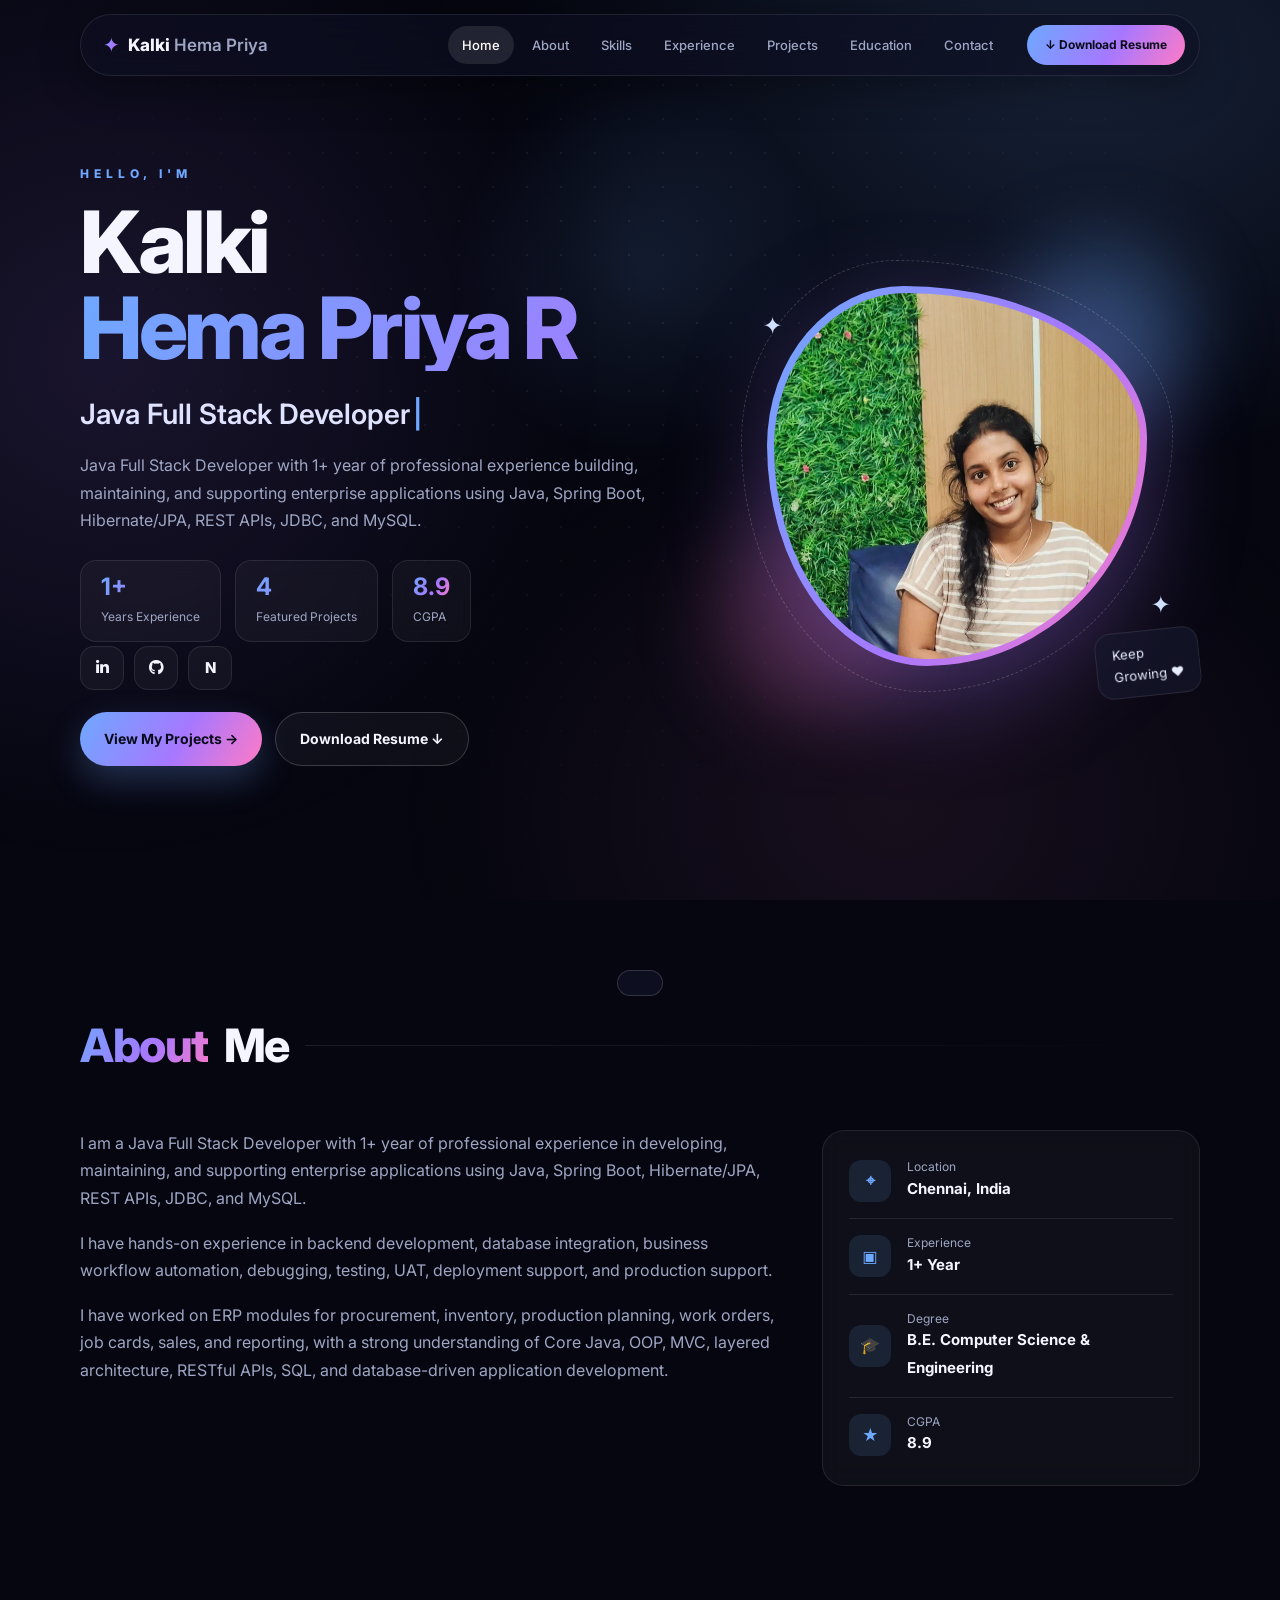
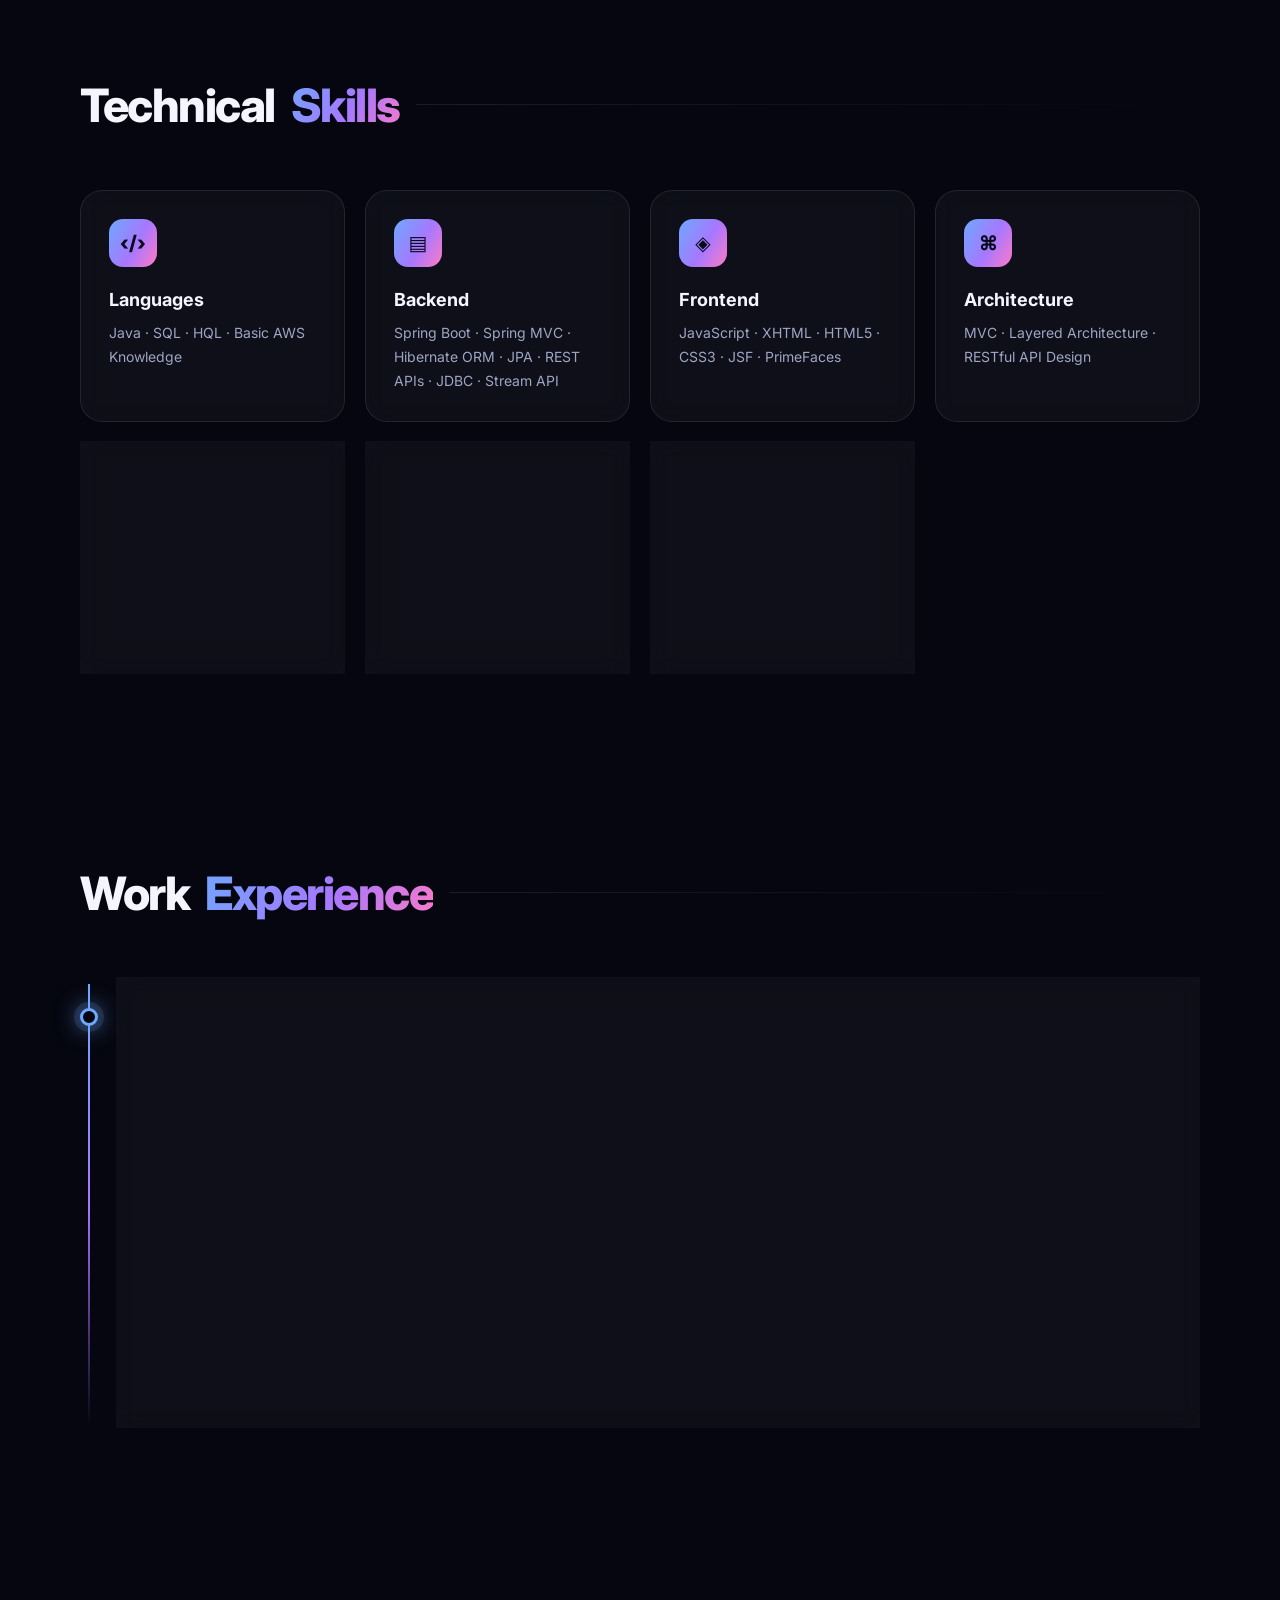
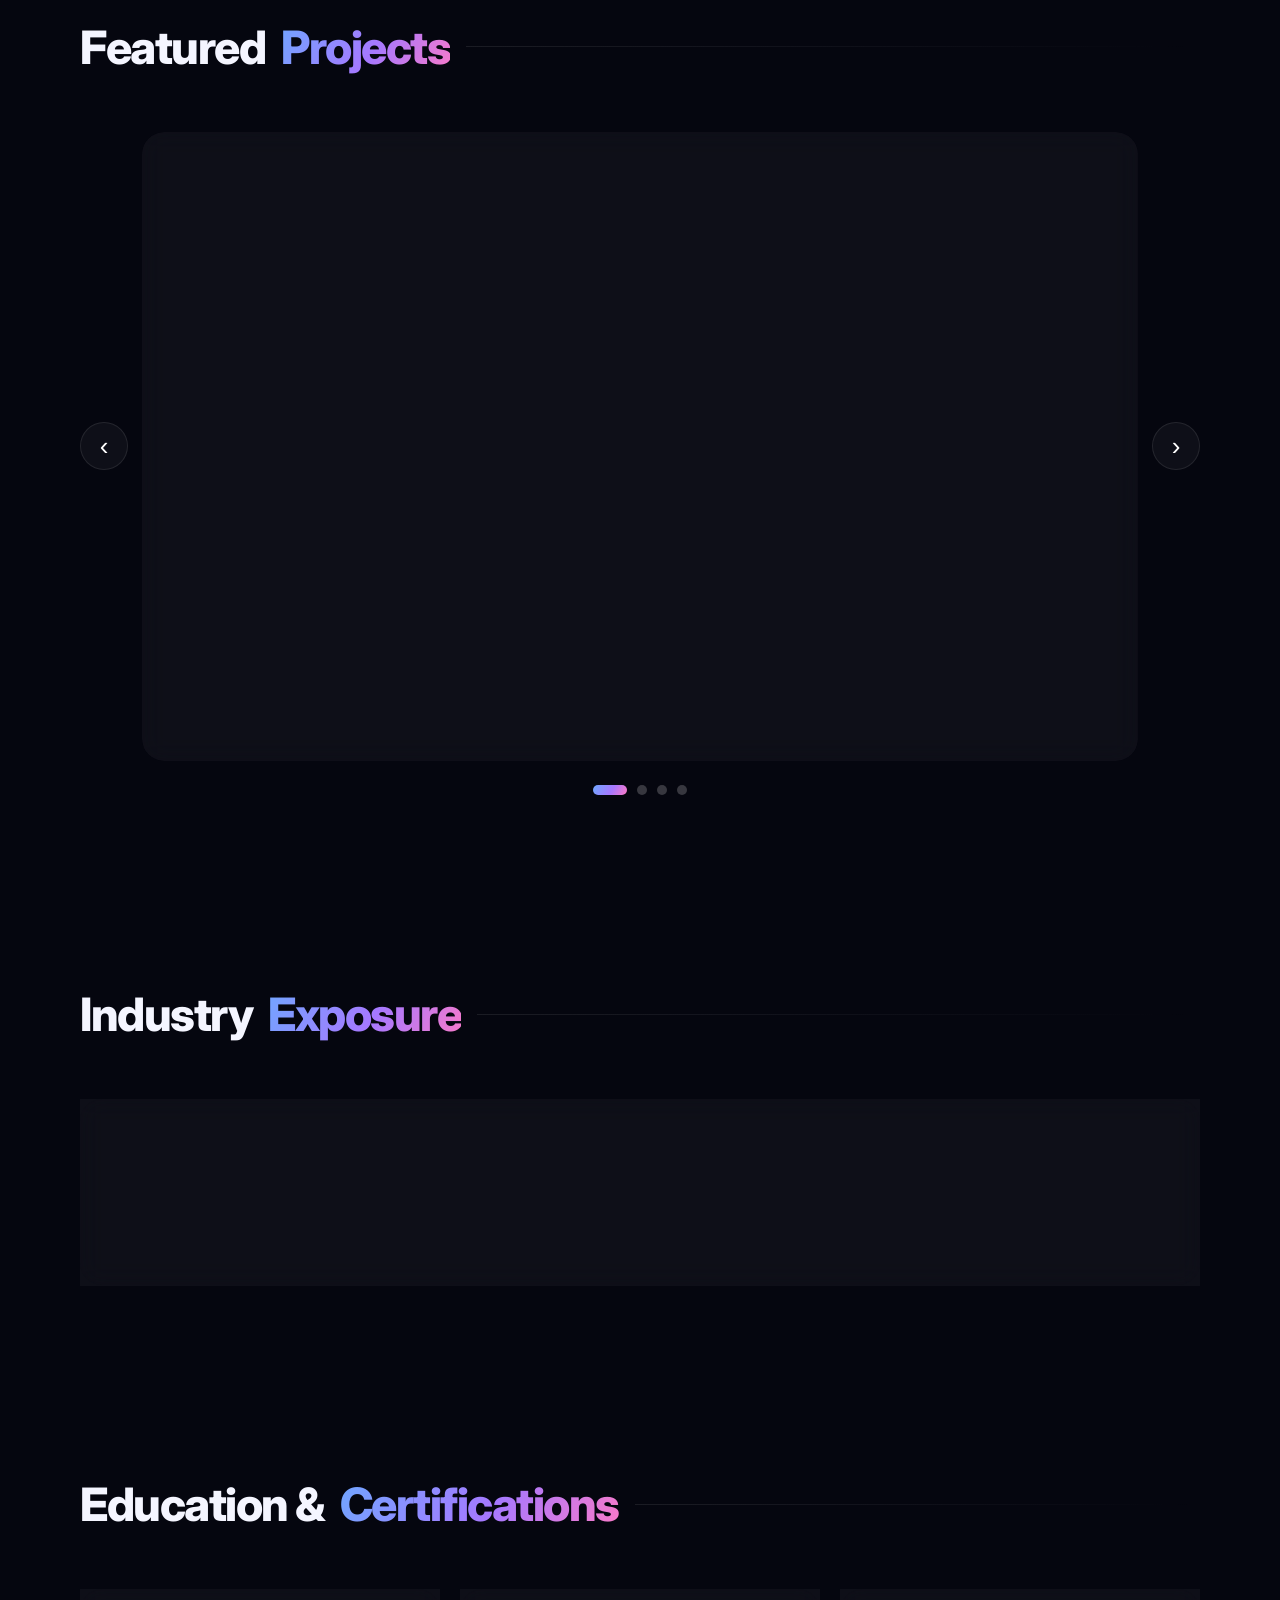
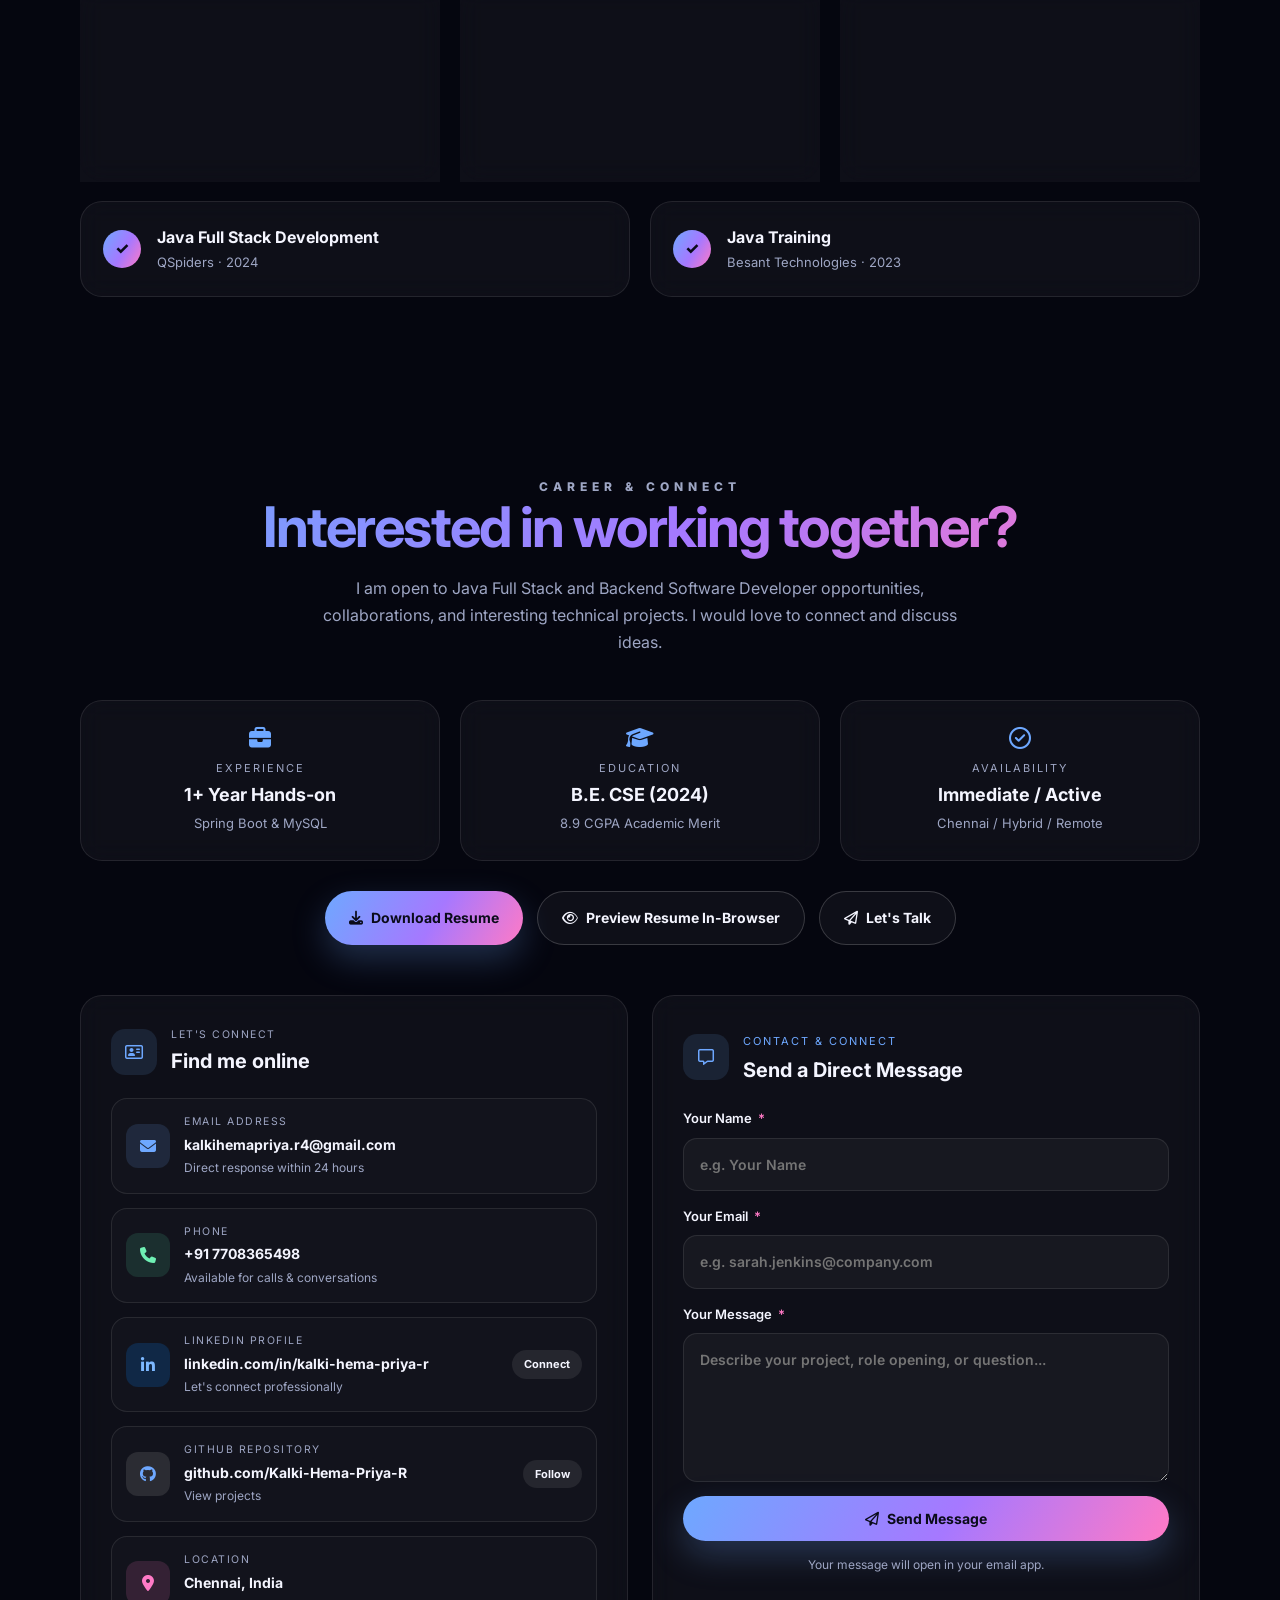
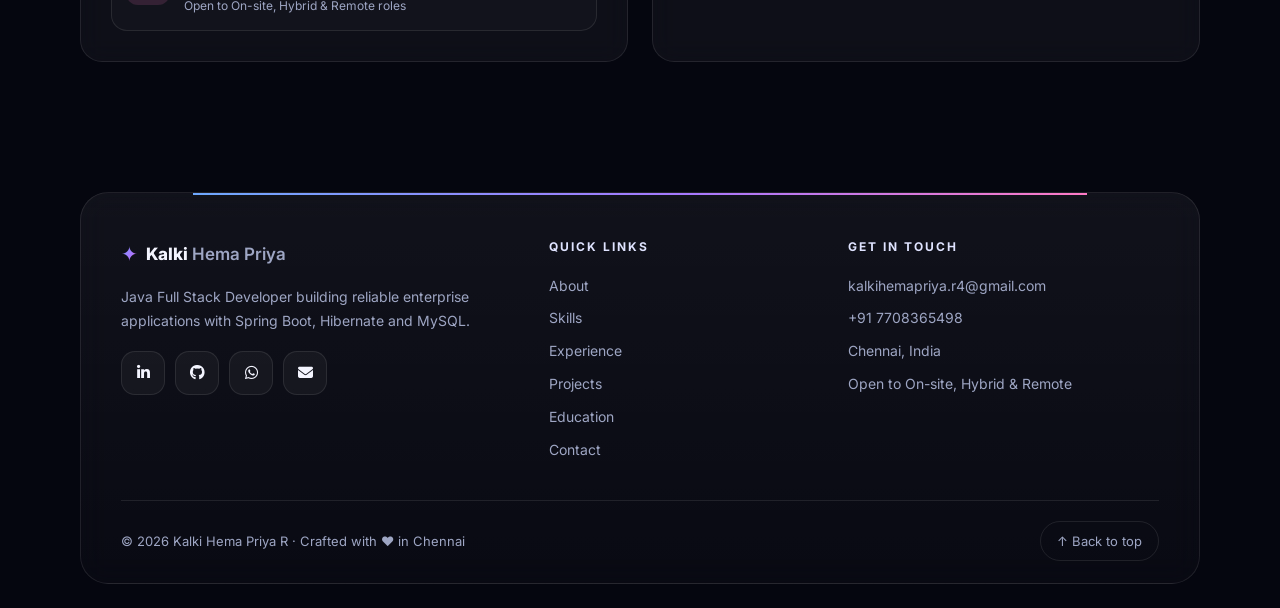
==== commit 640e9bcf: "Add files via upload" ====
--- a/index.html
+++ b/index.html
@@ -5,6 +5,18 @@
   <meta name="viewport" content="width=device-width, initial-scale=1.0">
   <meta name="description" content="Kalki Hema Priya R - Java Full Stack Developer Portfolio">
   <title>Kalki Hema Priya | Java Full Stack Developer</title>
+  <meta name="theme-color" content="#05060f">
+  <link rel="icon" href="favicon.ico" sizes="any">
+  <link rel="icon" href="favicon.svg" type="image/svg+xml">
+  <link rel="icon" type="image/png" sizes="32x32" href="assets/icons/favicon-32.png">
+  <link rel="apple-touch-icon" href="assets/icons/apple-touch-icon.png">
+  <link rel="manifest" href="manifest.webmanifest">
+  <link rel="canonical" href="https://kalki-hema-priya-r.github.io/kalki-hema-priya-portfolio/">
+  <meta property="og:type" content="website">
+  <meta property="og:title" content="Kalki Hema Priya R | Java Full Stack Developer">
+  <meta property="og:description" content="Java Full Stack Developer: Spring Boot, Hibernate/JPA, REST APIs and MySQL. View projects and resume.">
+  <meta property="og:image" content="https://kalki-hema-priya-r.github.io/kalki-hema-priya-portfolio/assets/profile.jpg">
+  <meta name="twitter:card" content="summary_large_image">
   <link rel="preconnect" href="https://fonts.googleapis.com">
   <link rel="preconnect" href="https://fonts.gstatic.com" crossorigin>
   <link href="https://fonts.googleapis.com/css2?family=Inter:wght@400;500;600;700;800&display=swap" rel="stylesheet">
@@ -12,6 +24,8 @@
   <link rel="stylesheet" href="style.css">
 </head>
 <body>
+  <div class="progress" id="progress"></div>
+  <div class="glow" id="glow"></div>
   <header class="navbar">
     <a class="logo" href="#home"><span class="logo-mark">✦</span><span class="logo-name"><span class="logo-kalki">Kalki</span> <span class="logo-hema">Hema Priya</span></span></a>
     <button class="menu-toggle" aria-label="Open menu" aria-expanded="false">☰</button>
@@ -32,8 +46,9 @@
       <div class="hero-copy reveal">
         <p class="eyebrow">HELLO, I'M</p>
         <h1>Kalki <span>Hema Priya R</span></h1>
-        <h2>Java Full Stack Developer</h2>
+        <h2 id="typed" data-words="Java Full Stack Developer|Spring Boot Specialist|ERP & REST API Builder">Java Full Stack Developer</h2>
         <p class="hero-text">Java Full Stack Developer with 1+ year of professional experience building, maintaining, and supporting enterprise applications using Java, Spring Boot, Hibernate/JPA, REST APIs, JDBC, and MySQL.</p>
+        <div class="hero-stats"><div><b>1+</b><small>Years Experience</small></div><div><b>4</b><small>Featured Projects</small></div><div><b>8.9</b><small>CGPA</small></div></div>
         <div class="socials">
           <a href="https://www.linkedin.com/in/kalki-hema-priya-r/" target="_blank" rel="noopener" aria-label="LinkedIn" title="LinkedIn"><i class="fa-brands fa-linkedin-in"></i></a>
           <a href="https://github.com/Kalki-Hema-Priya-R" target="_blank" rel="noopener" aria-label="GitHub" title="GitHub"><i class="fa-brands fa-github"></i></a>
@@ -220,7 +235,7 @@
       </div>
       <div class="contact-actions reveal">
         <a class="btn primary" href="resume/Kalki-Hema-Priya-Resume.pdf" download><i class="fa-solid fa-download"></i> Download Resume</a>
-        <a class="btn outline" href="resume/Kalki-Hema-Priya-Resume.pdf" target="_blank"><i class="fa-regular fa-eye"></i> Preview Resume In-Browser</a>
+        <a class="btn outline" href="resume/Kalki-Hema-Priya-Resume.pdf" target="_blank" id="openResume"><i class="fa-regular fa-eye"></i> Preview Resume In-Browser</a>
         <a class="btn outline talk-btn" href="https://mail.google.com/mail/?view=cm&amp;fs=1&amp;to=kalkihemapriya.r4@gmail.com&amp;su=Java%20Developer%20Opportunity" target="_blank" rel="noopener"><i class="fa-regular fa-paper-plane"></i> Let's Talk</a>
       </div>
       <div class="contact-workspace reveal">
@@ -228,7 +243,7 @@
           <div class="contact-panel-title"><span class="contact-panel-icon"><i class="fa-regular fa-address-card"></i></span><div><small>LET'S CONNECT</small><h3>Find me online</h3></div></div>
           <a href="mailto:kalkihemapriya.r4@gmail.com"><span class="contact-icon"><i class="fa-solid fa-envelope"></i></span><span><small>EMAIL ADDRESS</small><strong>kalkihemapriya.r4@gmail.com</strong><em>Direct response within 24 hours</em></span></a>
           <a href="tel:+917708365498"><span class="contact-icon phone"><i class="fa-solid fa-phone"></i></span><span><small>PHONE</small><strong>+91 7708365498</strong><em>Available for calls &amp; conversations</em></span></a>
-          <a href="https://www.linkedin.com/in/kalki-hema-priya-r/" target="_blank" rel="noopener"><span class="contact-icon linkedin"><i class="fa-brands fa-linkedin-in"></i></span><span><small>LINKEDIN PROFILE</small><strong>linkedin.com/in/kalki-hema-priya-r</strong><em>Connect</em></span><b class="contact-side-action">Connect</b></a>
+          <a href="https://www.linkedin.com/in/kalki-hema-priya-r/" target="_blank" rel="noopener"><span class="contact-icon linkedin"><i class="fa-brands fa-linkedin-in"></i></span><span><small>LINKEDIN PROFILE</small><strong>linkedin.com/in/kalki-hema-priya-r</strong><em>Let's connect professionally</em></span><b class="contact-side-action">Connect</b></a>
           <a href="https://github.com/Kalki-Hema-Priya-R" target="_blank" rel="noopener"><span class="contact-icon github"><i class="fa-brands fa-github"></i></span><span><small>GITHUB REPOSITORY</small><strong>github.com/Kalki-Hema-Priya-R</strong><em>View projects</em></span><b class="contact-side-action">Follow</b></a>
           <div class="location-card"><span class="contact-icon location"><i class="fa-solid fa-location-dot"></i></span><span><small>LOCATION</small><strong>Chennai, India</strong><em>Open to On-site, Hybrid &amp; Remote roles</em></span></div>
         </div>
@@ -244,7 +259,34 @@
     </section>
   </main>
 
-  <footer><p>© <span id="year"></span> Kalki Hema Priya R · Java Full Stack Developer</p><a href="#home">Back to top ↑</a></footer>
+  <footer class="site-footer">
+    <div class="footer-grid">
+      <div class="footer-brand">
+        <a class="logo" href="#home"><span class="logo-mark">✦</span><span class="logo-name"><span class="logo-kalki">Kalki</span> <span class="logo-hema">Hema Priya</span></span></a>
+        <p>Java Full Stack Developer building reliable enterprise applications with Spring Boot, Hibernate and MySQL.</p>
+        <div class="socials">
+          <a href="https://www.linkedin.com/in/kalki-hema-priya-r/" target="_blank" rel="noopener" aria-label="LinkedIn"><i class="fa-brands fa-linkedin-in"></i></a>
+          <a href="https://github.com/Kalki-Hema-Priya-R" target="_blank" rel="noopener" aria-label="GitHub"><i class="fa-brands fa-github"></i></a>
+          <a href="https://wa.me/917708365498" target="_blank" rel="noopener" aria-label="WhatsApp"><i class="fa-brands fa-whatsapp"></i></a>
+          <a href="mailto:kalkihemapriya.r4@gmail.com" aria-label="Email"><i class="fa-solid fa-envelope"></i></a>
+        </div>
+      </div>
+      <div class="footer-col"><h4>Quick Links</h4><a href="#about">About</a><a href="#skills">Skills</a><a href="#experience">Experience</a><a href="#projects">Projects</a><a href="#education">Education</a><a href="#contact">Contact</a></div>
+      <div class="footer-col"><h4>Get in touch</h4><a href="mailto:kalkihemapriya.r4@gmail.com">kalkihemapriya.r4@gmail.com</a><a href="tel:+917708365498">+91 7708365498</a><span>Chennai, India</span><span>Open to On-site, Hybrid &amp; Remote</span></div>
+    </div>
+    <div class="footer-bottom"><p>© <span id="year"></span> Kalki Hema Priya R · Crafted with ♥ in Chennai</p><a class="to-top" href="#home">↑ Back to top</a></div>
+  </footer>
+  <a class="wa-float" id="waFloat" href="https://wa.me/917708365498?text=Hi%20Kalki%2C%20I%20saw%20your%20portfolio%20and%20would%20like%20to%20connect." target="_blank" rel="noopener" aria-label="Chat on WhatsApp"><i class="fa-brands fa-whatsapp"></i><span>Chat with me</span></a>
+
+  <div class="modal" id="resumeModal" role="dialog" aria-modal="true" aria-label="Resume preview" aria-hidden="true">
+    <div class="modal-box">
+      <div class="modal-head"><h3>Resume · Kalki Hema Priya R</h3>
+        <div class="modal-actions"><a class="btn outline" href="resume/Kalki-Hema-Priya-Resume.pdf" download>↓ Download</a><a class="btn outline" href="resume/Kalki-Hema-Priya-Resume.pdf" target="_blank" rel="noopener">Open in new tab</a><button class="modal-close" type="button" aria-label="Close preview">✕</button></div></div>
+      <iframe id="resumeFrame" title="Resume PDF preview"></iframe>
+      <p class="modal-note">Preview not showing on your phone? Use Download or Open in new tab.</p>
+    </div>
+  </div>
+
   <script src="script.js"></script>
 </body>
 </html>
--- a/style.css
+++ b/style.css
@@ -1,238 +1,90 @@
-:root{--bg:#060914;--panel:#0d1220;--panel2:#11182a;--text:#f7f8ff;--muted:#a7afc5;--line:rgba(255,255,255,.09);--accent:#4f8cff;--accent2:#8d5cff;--shadow:0 20px 60px rgba(0,0,0,.35)}
-*{box-sizing:border-box;margin:0;padding:0}html{scroll-behavior:smooth}body{font-family:Inter,system-ui,sans-serif;background:radial-gradient(circle at 80% 10%,rgba(79,140,255,.12),transparent 30%),radial-gradient(circle at 15% 35%,rgba(141,92,255,.08),transparent 28%),var(--bg);color:var(--text);line-height:1.7}a{color:inherit;text-decoration:none}ul{padding-left:20px}.navbar{position:sticky;top:0;z-index:50;height:76px;padding:0 6%;display:flex;align-items:center;gap:28px;background:rgba(6,9,20,.82);backdrop-filter:blur(16px);border-bottom:1px solid var(--line)}.logo{font-weight:800;font-size:24px;letter-spacing:-1px}.logo span{color:var(--accent)}.nav-links{display:flex;gap:22px;margin-left:auto}.nav-links a{font-size:13px;color:var(--muted);transition:.25s}.nav-links a:hover,.nav-links a.active{color:var(--text)}.nav-resume{padding:11px 17px;border:1px solid rgba(79,140,255,.55);border-radius:10px;font-size:12px;font-weight:700;background:rgba(79,140,255,.08)}.menu-toggle{display:none;margin-left:auto;background:none;border:0;color:white;font-size:25px}.section{width:min(1120px,90%);margin:auto;padding:100px 0}.hero{min-height:calc(100vh - 76px);display:grid;grid-template-columns:1.1fr .9fr;align-items:center;gap:40px}.eyebrow{font-size:12px;letter-spacing:4px;color:#87aefc;font-weight:800;margin-bottom:13px}.hero h1{font-size:clamp(48px,7vw,82px);line-height:1.02;letter-spacing:-4px}.hero h1 span,.section-title span,.contact-box h2 span{color:var(--accent)}.hero h2{font-size:clamp(23px,3vw,34px);margin:18px 0 15px}.hero-text{max-width:650px;color:var(--muted);font-size:16px}.hero-actions{display:flex;gap:13px;flex-wrap:wrap;margin:28px 0}.btn{padding:13px 19px;border-radius:10px;font-weight:700;font-size:13px}.btn.primary{background:linear-gradient(135deg,var(--accent),var(--accent2));box-shadow:0 12px 30px rgba(79,140,255,.2)}.btn.outline{border:1px solid var(--line);background:rgba(255,255,255,.03)}.socials{display:flex;gap:10px}.socials a{width:40px;height:40px;border:1px solid var(--line);display:grid;place-items:center;border-radius:50%;font-weight:800;font-size:12px}.hero-photo-wrap{position:relative;min-height:520px;display:grid;place-items:center}.photo-ring{width:min(390px,78vw);height:min(390px,78vw);border-radius:50%;padding:9px;background:linear-gradient(135deg,var(--accent),var(--accent2));box-shadow:0 0 0 18px rgba(79,140,255,.04),0 30px 100px rgba(79,140,255,.2);position:relative;z-index:2}.photo-ring img{width:100%;height:100%;object-fit:cover;border-radius:50%;display:block}.orb{position:absolute;border-radius:50%;filter:blur(2px)}.orb-one{width:100px;height:100px;top:45px;right:25px;background:rgba(79,140,255,.15)}.orb-two{width:170px;height:170px;bottom:35px;left:10px;background:rgba(141,92,255,.12)}.spark{position:absolute;color:#91b8ff;font-size:25px;z-index:3}.spark-one{top:95px;left:13%}.spark-two{right:8%;bottom:100px}.signature{position:absolute;right:0;bottom:45px;font-size:13px;color:#aeb9d7;font-style:italic;transform:rotate(-8deg)}.divider{border-top:1px solid var(--line)}.section-title{font-size:38px;font-weight:800;letter-spacing:-1.5px;margin-bottom:38px}.about-grid{display:grid;grid-template-columns:1.3fr .7fr;gap:40px}.about-copy p{color:var(--muted);margin-bottom:18px}.info-card,.skill-card,.timeline-card,.project-card,.education-card,.cert-card,.exposure-card,.contact-box{background:linear-gradient(180deg,rgba(255,255,255,.045),rgba(255,255,255,.018));border:1px solid var(--line);box-shadow:var(--shadow)}.info-card{padding:20px;border-radius:18px}.info-row{display:flex;gap:14px;padding:17px 0;border-bottom:1px solid var(--line)}.info-row:last-child{border:0}.info-row>b{width:28px;color:#8eb4ff}.info-row small{display:block;color:#78839e;font-size:11px}.info-row strong{display:block;font-size:13px;margin-top:3px}.skill-grid{display:grid;grid-template-columns:repeat(3,1fr);gap:16px}.skill-card{padding:24px;border-radius:16px;min-height:160px}.skill-icon{font-size:24px;color:#8eb4ff;margin-bottom:15px}.skill-card h3{font-size:16px;margin-bottom:7px}.skill-card p{font-size:12px;color:var(--muted)}.timeline{position:relative}.timeline:before{content:"";position:absolute;left:11px;top:0;bottom:0;width:1px;background:rgba(79,140,255,.3)}.timeline-item{position:relative;padding-left:45px}.timeline-dot{position:absolute;left:4px;top:24px;width:15px;height:15px;border-radius:50%;background:var(--accent);box-shadow:0 0 0 7px rgba(79,140,255,.1)}.timeline-card{padding:27px;border-radius:18px}.timeline-head{display:flex;justify-content:space-between;gap:20px;margin-bottom:18px}.timeline-head h3{font-size:20px}.company{color:#89adf8;font-size:13px}.date{color:#8791a9;font-size:12px;white-space:nowrap}.timeline-card li{color:var(--muted);font-size:13px;margin:8px 0}.project-grid{display:grid;grid-template-columns:repeat(2,1fr);gap:20px}.project-card{border-radius:18px;overflow:hidden}.project-card.featured{grid-column:1/-1;display:grid;grid-template-columns:.8fr 1.2fr}.project-image{min-height:245px;display:flex;flex-direction:column;justify-content:center;align-items:center;text-align:center;gap:8px;letter-spacing:2px;background:radial-gradient(circle at 50% 30%,rgba(79,140,255,.3),transparent 45%),#0b1221}.project-image.employee{background:radial-gradient(circle at 50% 30%,rgba(141,92,255,.27),transparent 45%),#0b1221}.project-image.quality{background:radial-gradient(circle at 50% 30%,rgba(69,200,170,.18),transparent 45%),#0b1221}.project-image span{font-size:12px;color:#9dbdff}.project-image strong{font-size:22px;line-height:1.25}.project-body{padding:27px}.project-type{font-size:10px;text-transform:uppercase;letter-spacing:2px;color:#7e9ee0;margin-bottom:7px}.project-body h3{font-size:21px;margin-bottom:10px}.project-body>p:not(.project-type){font-size:13px;color:var(--muted)}.tags{display:flex;gap:7px;flex-wrap:wrap;margin:17px 0}.tags span{font-size:10px;padding:5px 8px;border-radius:20px;background:rgba(79,140,255,.08);border:1px solid rgba(79,140,255,.16);color:#aac4ff}.project-points{color:var(--muted);font-size:12px}.project-points li{margin:7px 0}.exposure-card{display:flex;gap:22px;padding:25px;border-radius:18px;align-items:flex-start}.exposure-badge{width:60px;height:60px;border-radius:15px;display:grid;place-items:center;font-weight:800;font-size:20px;background:linear-gradient(135deg,var(--accent),var(--accent2));flex:0 0 auto}.exposure-card h3{margin-bottom:7px}.exposure-card p{color:var(--muted);font-size:13px;margin-top:7px}.education-grid{display:grid;grid-template-columns:repeat(3,1fr);gap:16px}.education-card{border-radius:16px;padding:22px;display:flex;gap:15px}.edu-icon{font-size:24px}.education-card h3{font-size:14px}.education-card p,.education-card strong{font-size:11px;color:var(--muted);display:block;margin-top:5px}.cert-grid{display:grid;grid-template-columns:repeat(2,1fr);gap:16px;margin-top:16px}.cert-card{border-radius:16px;padding:20px;display:flex;gap:14px;align-items:center}.cert-card>span{width:36px;height:36px;border-radius:50%;display:grid;place-items:center;background:rgba(79,140,255,.12);color:#94b9ff}.cert-card h3{font-size:14px}.cert-card p{font-size:11px;color:var(--muted)}.contact-section{padding-bottom:60px}.contact-box{border-radius:22px;padding:40px;display:grid;grid-template-columns:1.2fr .8fr;gap:35px}.contact-box h2{font-size:38px;line-height:1.15;letter-spacing:-1px}.contact-box>div>p:last-child{color:var(--muted);margin-top:14px;font-size:13px}.contact-links{display:grid;gap:10px}.contact-links a{padding:13px 15px;border:1px solid var(--line);border-radius:12px;background:rgba(255,255,255,.02)}.contact-links small{display:block;color:#78839e;font-size:10px}.contact-links strong{font-size:12px;word-break:break-word}footer{border-top:1px solid var(--line);width:90%;margin:auto;padding:24px 0 35px;display:flex;justify-content:space-between;color:#69738b;font-size:11px}footer a{color:#9cb9fa}.reveal{opacity:0;transform:translateY(24px);transition:opacity .7s ease,transform .7s ease}.reveal.show{opacity:1;transform:none}@media(max-width:900px){.nav-links{position:absolute;top:76px;left:0;right:0;display:none;flex-direction:column;padding:20px 6%;background:#090d19;border-bottom:1px solid var(--line)}.nav-links.open{display:flex}.menu-toggle{display:block}.nav-resume{display:none}.hero{grid-template-columns:1fr;text-align:center;padding-top:70px}.hero-text{margin:auto}.hero-actions,.socials{justify-content:center}.hero-photo-wrap{min-height:420px}.about-grid,.contact-box{grid-template-columns:1fr}.skill-grid{grid-template-columns:repeat(2,1fr)}.project-card.featured{grid-template-columns:1fr}.education-grid{grid-template-columns:1fr}.contact-box h2{font-size:31px}}@media(max-width:600px){.section{padding:72px 0}.hero h1{letter-spacing:-2px}.skill-grid,.project-grid,.cert-grid{grid-template-columns:1fr}.timeline-head{flex-direction:column;gap:5px}.date{white-space:normal}.project-card.featured{grid-column:auto}.photo-ring{width:290px;height:290px}.hero-photo-wrap{min-height:340px}.signature{right:3%;bottom:25px}.contact-box{padding:25px}.section-title{font-size:30px}footer{flex-direction:column;gap:8px}}
+:root{--bg:#05060f;--panel:rgba(255,255,255,.04);--panel-h:rgba(255,255,255,.07);--text:#f4f5ff;--muted:#9ea6c4;--line:rgba(255,255,255,.09);--a:#6ea8ff;--b:#a678ff;--c:#ff7ac6;--grad:linear-gradient(120deg,var(--a),var(--b) 55%,var(--c));--r:22px}
+*{box-sizing:border-box;margin:0;padding:0}html{scroll-behavior:smooth;scroll-padding-top:90px}
+body{font-family:Inter,system-ui,sans-serif;background:var(--bg);color:var(--text);line-height:1.7;overflow-x:hidden;-webkit-font-smoothing:antialiased}
+body::before{content:"";position:fixed;inset:0;z-index:-2;background:radial-gradient(600px 400px at 85% 8%,rgba(110,168,255,.16),transparent),radial-gradient(500px 500px at 8% 40%,rgba(166,120,255,.13),transparent),radial-gradient(500px 400px at 70% 90%,rgba(255,122,198,.08),transparent)}
+body::after{content:"";position:fixed;inset:0;z-index:-1;background-image:radial-gradient(rgba(255,255,255,.07) 1px,transparent 1px);background-size:34px 34px;mask-image:radial-gradient(ellipse at 50% 30%,#000,transparent 75%)}
+a{color:inherit;text-decoration:none}ul{padding-left:20px}
+.progress{position:fixed;top:0;left:0;height:3px;width:0;background:var(--grad);z-index:100}
+.glow{position:fixed;width:420px;height:420px;border-radius:50%;pointer-events:none;z-index:-1;background:radial-gradient(circle,rgba(110,168,255,.12),transparent 65%);transform:translate(-50%,-50%);left:50%;top:30%}
+.navbar{position:sticky;top:14px;z-index:50;margin:14px auto 0;width:min(1120px,92%);height:62px;padding:0 14px 0 22px;display:flex;align-items:center;gap:20px;background:rgba(14,16,34,.62);backdrop-filter:blur(18px);border:1px solid var(--line);border-radius:999px;box-shadow:0 10px 40px rgba(0,0,0,.35)}
+.logo{font-weight:800;font-size:17px;display:flex;gap:8px;align-items:center}.logo-mark{background:var(--grad);-webkit-background-clip:text;background-clip:text;color:transparent;font-size:20px}.logo-hema{color:var(--muted);font-weight:600}
+.nav-links{display:flex;gap:4px;margin-left:auto}.nav-links a{font-size:13px;font-weight:500;color:var(--muted);padding:8px 14px;border-radius:999px;transition:.25s}.nav-links a:hover{color:var(--text)}.nav-links a.active{color:#fff;background:rgba(255,255,255,.1)}
+.nav-resume{padding:10px 18px;border-radius:999px;font-size:12px;font-weight:700;background:var(--grad);color:#0a0b1a;white-space:nowrap;transition:.3s}.nav-resume:hover{transform:translateY(-2px);box-shadow:0 10px 30px rgba(166,120,255,.4)}
+.menu-toggle{display:none;margin-left:auto;background:none;border:0;color:#fff;font-size:24px;cursor:pointer}
+.section{width:min(1120px,90%);margin:auto;padding:110px 0 70px}.divider{border-top:0}
+.eyebrow{font-size:12px;letter-spacing:5px;color:var(--a);font-weight:800;margin-bottom:14px}
+.hero{min-height:calc(100vh - 80px);display:grid;grid-template-columns:1.1fr .9fr;align-items:center;gap:40px;padding-top:50px}
+.hero h1{font-size:clamp(46px,7vw,86px);line-height:1;letter-spacing:-3.5px;font-weight:800}.hero h1 span{display:block;background:var(--grad);-webkit-background-clip:text;background-clip:text;color:transparent;background-size:200% auto;animation:flow 6s linear infinite}
+@keyframes flow{to{background-position:200% center}}
+.hero h2{font-size:clamp(20px,2.6vw,28px);margin:20px 0 14px;font-weight:600;color:#dfe3ff;min-height:1.5em}.hero h2::after{content:"|";color:var(--a);animation:blink 1s steps(1) infinite;margin-left:3px}@keyframes blink{50%{opacity:0}}
+.hero-text{max-width:600px;color:var(--muted);font-size:16px}
+.hero-stats{display:flex;gap:14px;margin:26px 0 4px;flex-wrap:wrap}.hero-stats div{padding:12px 20px;border:1px solid var(--line);border-radius:16px;background:var(--panel);backdrop-filter:blur(10px)}.hero-stats b{display:block;font-size:24px;line-height:1.2;background:var(--grad);-webkit-background-clip:text;background-clip:text;color:transparent}.hero-stats small{color:var(--muted);font-size:12px}
+.hero-actions{display:flex;gap:13px;flex-wrap:wrap;margin:22px 0}
+.btn{padding:14px 24px;border-radius:999px;font-weight:700;font-size:14px;transition:.3s;display:inline-flex;gap:8px;align-items:center;cursor:pointer;border:0;color:var(--text);font-family:inherit}.btn.primary{background:var(--grad);color:#0a0b1a;box-shadow:0 14px 34px rgba(110,168,255,.25)}.btn.outline{border:1px solid rgba(255,255,255,.18);background:var(--panel)}.btn:hover{transform:translateY(-3px)}.btn.outline:hover{background:var(--panel-h);border-color:var(--a)}
+.socials{display:flex;gap:10px}.socials a{width:44px;height:44px;border:1px solid var(--line);background:var(--panel);display:grid;place-items:center;border-radius:14px;font-weight:800;font-size:15px;transition:.3s}.socials a:hover{transform:translateY(-4px);background:var(--grad);color:#0a0b1a;border-color:transparent}
+.hero-photo-wrap{position:relative;min-height:520px;display:grid;place-items:center}
+.photo-ring{width:min(380px,78vw);aspect-ratio:1;border-radius:36% 64% 58% 42%/42% 40% 60% 58%;padding:7px;background:var(--grad);position:relative;z-index:2;animation:morph 10s ease-in-out infinite;box-shadow:0 30px 100px rgba(166,120,255,.35)}.photo-ring img{width:100%;height:100%;object-fit:cover;border-radius:inherit;display:block}
+@keyframes morph{50%{border-radius:58% 42% 40% 60%/58% 60% 40% 42%}}
+.photo-ring::before{content:"";position:absolute;inset:-26px;border-radius:inherit;border:1px dashed rgba(255,255,255,.18);animation:spin 30s linear infinite}@keyframes spin{to{transform:rotate(360deg)}}
+.orb{position:absolute;border-radius:50%;filter:blur(40px)}.orb-one{width:180px;height:180px;top:30px;right:10px;background:rgba(110,168,255,.35)}.orb-two{width:200px;height:200px;bottom:20px;left:0;background:rgba(255,122,198,.22)}
+.spark{position:absolute;color:#cfe0ff;font-size:24px;z-index:3;animation:float 4s ease-in-out infinite}.spark-one{top:90px;left:10%}.spark-two{right:6%;bottom:110px;animation-delay:1.5s}@keyframes float{50%{transform:translateY(-14px)}}
+.signature{position:absolute;right:0;bottom:40px;z-index:3;padding:10px 16px;font-size:13px;color:#e8ecff;background:rgba(20,22,44,.7);backdrop-filter:blur(10px);border:1px solid var(--line);border-radius:16px;transform:rotate(-6deg)}
+.section-title{font-size:clamp(30px,4vw,46px);font-weight:800;letter-spacing:-1.5px;margin-bottom:46px;display:flex;align-items:center;gap:16px}
 
-/* Final portfolio refinements */
-.hero h1 { white-space: nowrap; }
-.socials a { font-size: 17px; }
-.project-grid { grid-template-columns: repeat(2, minmax(0, 1fr)); align-items: stretch; }
-.project-card { display: flex; flex-direction: column; height: 100%; }
-.project-image { min-height: 220px; position: relative; overflow: hidden; }
-.project-image::before, .project-image::after { content: ""; position: absolute; border: 1px solid rgba(142,180,255,.12); border-radius: 50%; }
-.project-image::before { width: 180px; height: 180px; }
-.project-image::after { width: 280px; height: 280px; }
-.project-visual { display: flex; align-items: center; gap: 10px; position: relative; z-index: 1; margin-bottom: 5px; }
-.visual-icon { width: 58px; height: 58px; display: grid; place-items: center; border-radius: 16px; background: rgba(255,255,255,.07); border: 1px solid rgba(157,189,255,.25); color: #a9c7ff; font-size: 25px; box-shadow: 0 10px 35px rgba(0,0,0,.18); }
-.visual-chip { padding: 5px 9px; border-radius: 999px; font-size: 10px; color: #b9d0ff; border: 1px solid rgba(157,189,255,.2); background: rgba(79,140,255,.08); }
-.project-image strong { position: relative; z-index: 1; }
-.project-image.ai { background: radial-gradient(circle at 50% 30%,rgba(181,103,255,.27),transparent 45%),#0b1221; }
-.project-body { flex: 1; display: flex; flex-direction: column; }
-.project-points { margin-top: auto; }
-.contact-links a { display: flex; align-items: center; gap: 13px; }
-.contact-icon { width: 38px; height: 38px; flex: 0 0 38px; display: grid; place-items: center; border-radius: 11px; color: #9fbeff; background: rgba(79,140,255,.08); border: 1px solid rgba(79,140,255,.15); }
-.contact-links a > span:last-child { min-width: 0; }
-@media(max-width:900px){ .hero h1 { white-space: normal; } }
-@media(max-width:600px){ .project-grid { grid-template-columns: 1fr; } }
+.section-title::after{content:"";flex:1;height:1px;background:linear-gradient(90deg,var(--line),transparent)}
+.section-title span{background:var(--grad);-webkit-background-clip:text;background-clip:text;color:transparent}
+.info-card,.skill-card,.timeline-card,.project-card,.exposure-card,.education-card,.cert-card,.contact-stat,.contact-links,.message-form{background:var(--panel);border:1px solid var(--line);border-radius:var(--r);backdrop-filter:blur(12px);transition:.35s}
+.about-grid{display:grid;grid-template-columns:1.3fr .7fr;gap:40px;align-items:start}.about-copy p{color:var(--muted);margin-bottom:18px;font-size:16px}
+.info-card{padding:12px 26px}.info-row{display:flex;gap:16px;align-items:center;padding:16px 0;border-bottom:1px solid var(--line)}.info-row:last-child{border:0}.info-row b{width:42px;height:42px;border-radius:12px;display:grid;place-items:center;background:rgba(110,168,255,.12);color:var(--a);flex:none}.info-row small{display:block;color:var(--muted);font-size:12px;line-height:1.3}.info-row strong{font-size:15px}
+.skill-grid{display:grid;grid-template-columns:repeat(auto-fit,minmax(250px,1fr));gap:20px}
+.skill-card{padding:28px;position:relative;overflow:hidden}.skill-card:hover,.project-card:hover,.education-card:hover,.cert-card:hover,.contact-stat:hover{transform:translateY(-6px);border-color:rgba(110,168,255,.45);background:var(--panel-h);box-shadow:0 24px 60px rgba(0,0,0,.35)}
+.skill-icon{width:48px;height:48px;border-radius:14px;display:grid;place-items:center;font-size:20px;background:var(--grad);color:#0a0b1a;margin-bottom:18px;font-weight:800}.skill-card h3{font-size:18px;margin-bottom:6px}.skill-card p{color:var(--muted);font-size:14px}
+.timeline{position:relative;padding-left:36px}.timeline::before{content:"";position:absolute;left:8px;top:6px;bottom:0;width:2px;background:linear-gradient(var(--a),var(--b),transparent)}
+.timeline-dot{position:absolute;left:-36px;top:30px;width:18px;height:18px;border-radius:50%;background:var(--bg);border:3px solid var(--a);box-shadow:0 0 0 6px rgba(110,168,255,.15),0 0 24px var(--a)}.timeline-item{position:relative}
+.timeline-card{padding:32px}.timeline-head{display:flex;justify-content:space-between;gap:16px;flex-wrap:wrap;margin-bottom:18px}.timeline-head h3{font-size:22px}.company{color:var(--a);font-weight:600;font-size:15px}.date{font-size:12px;font-weight:700;padding:7px 14px;border-radius:999px;background:rgba(166,120,255,.14);color:#d6c2ff;align-self:flex-start}
+.timeline-card li{color:var(--muted);margin-bottom:9px;font-size:14.5px}.timeline-card li::marker{color:var(--b)}
+.project-carousel{position:relative;display:flex;align-items:center;gap:14px}.project-viewport{overflow:hidden;flex:1;border-radius:var(--r)}.project-grid{display:flex;transition:transform .6s cubic-bezier(.65,0,.2,1)}
+.project-card{flex:0 0 100%;display:grid;grid-template-columns:1fr 1.05fr;overflow:hidden;opacity:1!important;transform:none}.project-card:hover{transform:none}
+.project-image{background:#0a1226;display:grid;place-items:center;padding:20px}.project-image img{width:100%;border-radius:14px;box-shadow:0 20px 50px rgba(0,0,0,.5)}
+.project-body{padding:34px}.project-type{font-size:12px;letter-spacing:2px;text-transform:uppercase;font-weight:800;color:var(--c)}.project-body h3{font-size:24px;line-height:1.25;margin:8px 0 10px}.project-body>p:not(.project-type){color:var(--muted);font-size:14.5px}
+.tags{display:flex;flex-wrap:wrap;gap:8px;margin:16px 0}.tags span{font-size:12px;font-weight:600;padding:5px 12px;border-radius:999px;background:rgba(110,168,255,.1);border:1px solid rgba(110,168,255,.25);color:#bcd5ff}
+.project-points li{color:var(--muted);font-size:13.5px;margin-bottom:6px}.project-points li::marker{color:var(--a)}
+.project-nav{width:48px;height:48px;border-radius:50%;border:1px solid var(--line);background:var(--panel);color:#fff;font-size:26px;cursor:pointer;transition:.3s;flex:none}.project-nav:hover:not(:disabled){background:var(--grad);color:#0a0b1a}.project-nav:disabled{opacity:.25;cursor:not-allowed}
+.project-dots{display:flex;justify-content:center;gap:10px;margin-top:24px}.project-dot{width:10px;height:10px;border-radius:99px;border:0;background:rgba(255,255,255,.2);cursor:pointer;transition:.4s}.project-dot.active{width:34px;background:var(--grad)}
+.exposure-card{display:flex;gap:26px;align-items:center;padding:34px}.exposure-badge{width:74px;height:74px;border-radius:20px;display:grid;place-items:center;font-weight:800;font-size:22px;background:var(--grad);color:#0a0b1a;flex:none}.exposure-card h3{font-size:20px;margin-bottom:8px}.exposure-card p{color:var(--muted);font-size:14.5px}
+.education-grid{display:grid;grid-template-columns:repeat(auto-fit,minmax(300px,1fr));gap:20px}.education-card{display:flex;gap:18px;padding:26px}.edu-icon{font-size:28px;width:56px;height:56px;display:grid;place-items:center;border-radius:16px;background:rgba(110,168,255,.12);flex:none}.education-card h3{font-size:16px;line-height:1.35}.education-card p{color:var(--muted);font-size:13.5px}.education-card strong{color:var(--a);font-size:13px}
+.cert-grid{display:grid;grid-template-columns:repeat(auto-fit,minmax(280px,1fr));gap:20px;margin-top:20px}.cert-card{display:flex;gap:16px;align-items:center;padding:22px}.cert-card>span{width:38px;height:38px;border-radius:50%;display:grid;place-items:center;background:var(--grad);color:#0a0b1a;font-weight:800;flex:none}.cert-card h3{font-size:16px}.cert-card p{color:var(--muted);font-size:13px}
+.contact-section{text-align:center}.contact-heading h2{font-size:clamp(32px,5vw,56px);letter-spacing:-2px;line-height:1.1;margin-bottom:16px;background:var(--grad);-webkit-background-clip:text;background-clip:text;color:transparent}.contact-heading p{color:var(--muted);max-width:680px;margin:auto}
+.contact-stats{display:grid;grid-template-columns:repeat(auto-fit,minmax(230px,1fr));gap:20px;margin:44px 0 30px}.contact-stat{padding:26px;display:flex;flex-direction:column;gap:2px}.contact-stat i{font-size:22px;color:var(--a);margin-bottom:8px}.contact-stat small{letter-spacing:2px;font-size:11px;color:var(--muted)}.contact-stat strong{font-size:18px}.contact-stat span{color:var(--muted);font-size:13px}
+.contact-actions{display:flex;gap:14px;justify-content:center;flex-wrap:wrap;margin-bottom:50px}
+.contact-workspace{display:grid;grid-template-columns:1fr 1fr;gap:24px;text-align:left}.contact-links,.message-form{padding:30px;display:flex;flex-direction:column;gap:14px}
+.contact-panel-title{display:flex;gap:14px;align-items:center;margin-bottom:6px}.contact-panel-title small{font-size:11px;letter-spacing:2px;color:var(--a)}.contact-panel-title h3{font-size:20px}.contact-panel-icon{width:46px;height:46px;border-radius:14px;display:grid;place-items:center;background:rgba(110,168,255,.12);color:var(--a)}
+.contact-links>a,.location-card{display:flex;gap:14px;align-items:center;padding:14px;border-radius:16px;border:1px solid var(--line);background:rgba(255,255,255,.02);transition:.3s}.contact-links>a:hover{border-color:var(--a);transform:translateX(6px)}
+.contact-links small{display:block;font-size:10.5px;letter-spacing:1.5px;color:var(--muted)}.contact-links strong{font-size:14px;word-break:break-all}.contact-links em{display:block;font-size:12px;color:var(--muted);font-style:normal}
+.contact-icon{width:44px;height:44px;border-radius:12px;display:grid;place-items:center;background:rgba(110,168,255,.14);color:var(--a);flex:none}.contact-icon.phone{background:rgba(80,220,160,.14);color:#6ff0b4}.contact-icon.linkedin{background:rgba(10,102,194,.25);color:#7cb8ff}.contact-icon.github{background:rgba(255,255,255,.1)}.contact-icon.location{background:rgba(255,122,198,.14);color:var(--c)}
+.contact-side-action{margin-left:auto;font-size:11px;padding:5px 12px;border-radius:999px;background:rgba(255,255,255,.08)}
+.message-form label{font-size:13px;font-weight:600;display:flex;flex-direction:column;gap:7px}.message-form label span{color:var(--c)}
+.message-form input,.message-form textarea{width:100%;padding:14px 16px;border-radius:14px;border:1px solid var(--line);background:rgba(255,255,255,.04);color:var(--text);font:inherit;font-size:14px;outline:0;transition:.3s;resize:vertical}.message-form input:focus,.message-form textarea:focus{border-color:var(--a);box-shadow:0 0 0 4px rgba(110,168,255,.15)}
+.message-form .btn{justify-content:center}.form-note{font-size:12px;color:var(--muted);text-align:center}
 
+.reveal{opacity:0;transform:translateY(34px);transition:opacity .8s ease,transform .8s cubic-bezier(.2,.7,.2,1)}.reveal.show{opacity:1;transform:none}
+@media(max-width:900px){.hero,.about-grid,.contact-workspace,.project-card{grid-template-columns:1fr}.hero{text-align:center}.hero-text{margin:auto}.hero-stats,.socials,.hero-actions{justify-content:center}.hero-photo-wrap{min-height:400px;order:-1}.nav-resume{display:none}.menu-toggle{display:block}.nav-links{display:none;position:absolute;top:72px;left:0;right:0;flex-direction:column;padding:12px;background:rgba(14,16,34,.96);border:1px solid var(--line);border-radius:22px}.nav-links.open{display:flex}.project-nav{display:none}.exposure-card{flex-direction:column;text-align:center}}
+@media(prefers-reduced-motion:reduce){*{animation:none!important;transition:none!important}.reveal{opacity:1;transform:none}}
 
-/* Final alignment fixes */
-.socials { margin-bottom: 4px; }
-.naukri-social { font-family: Arial, sans-serif; font-weight: 900 !important; font-size: 17px !important; letter-spacing: -1px; }
-.project-grid { align-items: stretch; }
-.project-grid .project-card { min-width: 0; }
-.project-image.ai { background: radial-gradient(circle at 50% 30%,rgba(181,103,255,.27),transparent 45%),#0b1221; }
-
-/* Final project artwork + logo polish */
-.logo{white-space:nowrap;font-size:22px;letter-spacing:-.7px}.project-image{padding:0;min-height:245px;background:#0b1221}.project-image img{width:100%;height:100%;min-height:245px;object-fit:cover;display:block;position:relative;z-index:2}.project-image::before,.project-image::after{display:none}@media(max-width:600px){.project-image,.project-image img{min-height:210px}}
-
-/* Signature logo + recruiter-style contact section */
-.logo{display:inline-flex;align-items:center;gap:9px;font-family:Inter,sans-serif;font-weight:800;font-size:19px;letter-spacing:-.8px;background:linear-gradient(90deg,#f5fbff 0%,#9bbcff 48%,#16e1ad 100%);-webkit-background-clip:text;background-clip:text;color:transparent;text-decoration:none}
-.logo-mark{width:31px;height:31px;display:grid;place-items:center;border-radius:10px;color:#11dca5;background:linear-gradient(135deg,rgba(17,220,165,.16),rgba(79,140,255,.18));border:1px solid rgba(17,220,165,.28);box-shadow:0 0 24px rgba(17,220,165,.13);font-size:14px}
-.contact-heading{text-align:center;max-width:980px;margin:0 auto 48px}.contact-heading h2{font-size:clamp(42px,5vw,68px);line-height:1.03;letter-spacing:-2.8px;margin:20px 0 22px}.contact-heading>p:last-child{font-size:18px;line-height:1.65;color:#c4cde0;max-width:820px;margin:auto}
-.contact-stats{display:grid;grid-template-columns:repeat(3,1fr);gap:18px;max-width:900px;margin:0 auto 34px}.contact-stat{padding:22px;border-radius:17px;background:linear-gradient(180deg,rgba(255,255,255,.045),rgba(255,255,255,.018));border:1px solid var(--line);min-height:126px}.contact-stat i{display:block;color:#13dca5;font-size:17px;margin-bottom:12px}.contact-stat small{display:block;color:#13dca5;font-size:10px;letter-spacing:1.7px}.contact-stat strong{display:block;font-size:17px;margin:8px 0 4px}.contact-stat span{color:#8f9bb6;font-size:13px}.contact-actions{display:flex;justify-content:center;gap:18px;flex-wrap:wrap;margin-bottom:58px}.contact-actions .btn{min-width:245px;justify-content:center}.contact-actions .talk-btn{min-width:205px;color:#13dca5;border-color:rgba(19,220,165,.35)}
-.contact-workspace{display:grid;grid-template-columns:.92fr 1.08fr;gap:0;border-top:1px solid var(--line);border-bottom:1px solid var(--line)}.contact-links{padding:34px 34px 42px 0;border-right:1px solid var(--line);gap:12px}.message-form{padding:34px 0 42px 46px}.contact-panel-title{display:flex;align-items:center;gap:14px;margin-bottom:24px}.contact-panel-title h3{font-size:24px;margin-top:4px}.contact-panel-title small{color:#91a4c8;font-size:10px;letter-spacing:1.6px}.contact-panel-icon{width:42px;height:42px;border-radius:12px;display:grid;place-items:center;color:#13dca5;background:rgba(19,220,165,.08);border:1px solid rgba(19,220,165,.18)}.contact-links>a,.location-card{position:relative;display:flex;align-items:center;gap:14px;padding:18px 15px;border:1px solid var(--line);border-radius:18px;background:rgba(255,255,255,.015);text-decoration:none}.contact-links>a:hover{border-color:rgba(19,220,165,.35);transform:translateY(-2px)}.contact-links small{display:block;color:#91a4c8;font-size:10px;letter-spacing:1.5px;margin-bottom:5px}.contact-links strong{display:block;font-size:14px;word-break:break-word;color:#f4f7ff}.contact-links em{display:block;font-style:normal;color:#71809d;font-size:11px;margin-top:5px}.contact-icon{width:44px;height:44px;flex:0 0 44px;border-radius:14px;display:grid;place-items:center;color:#13dca5;background:rgba(19,220,165,.07);border:1px solid rgba(19,220,165,.2);font-size:18px}.contact-icon.linkedin{color:#55a5ff;background:rgba(69,145,255,.08);border-color:rgba(69,145,255,.24)}.contact-icon.github{color:#c18bff;background:rgba(157,92,255,.09);border-color:rgba(157,92,255,.25)}.contact-icon.location{color:#ffbd32;background:rgba(255,189,50,.08);border-color:rgba(255,189,50,.24)}.contact-side-action{margin-left:auto;padding:10px 14px;border-radius:10px;background:#1b2a43;color:#e9f0ff;font-size:11px;white-space:nowrap}.message-form label{display:block;color:#91a4c8;font-size:10px;letter-spacing:1.6px;margin-bottom:18px}.message-form label>span{color:#13dca5}.message-form input,.message-form textarea{width:100%;margin-top:9px;background:#10192e;border:1px solid #233451;border-radius:15px;padding:16px 18px;color:#eef4ff;font:inherit;outline:none;resize:vertical}.message-form input{height:58px}.message-form input:focus,.message-form textarea:focus{border-color:#13dca5;box-shadow:0 0 0 3px rgba(19,220,165,.08)}.message-form textarea{min-height:145px}.message-form .btn{min-width:210px;justify-content:center}.form-note{color:#71809d;font-size:11px;margin-top:12px}.location-card{margin-top:2px}
-@media(max-width:900px){.contact-workspace{grid-template-columns:1fr}.contact-links{border-right:0;border-bottom:1px solid var(--line);padding:30px 0}.message-form{padding:30px 0}.contact-stats{grid-template-columns:1fr}.contact-heading h2{letter-spacing:-2px}.contact-heading>p:last-child{font-size:16px}}
-@media(max-width:600px){.logo{font-size:17px}.logo-mark{width:28px;height:28px}.contact-heading h2{font-size:39px}.contact-actions{gap:10px}.contact-actions .btn{width:100%;min-width:0}.contact-links>a,.location-card{padding:15px}.contact-side-action{display:none}.message-form{padding-bottom:10px}}
-
-
-/* FINAL REQUESTED POLISH — project layout, compact career buttons, and styled name logo */
-.logo-name{display:inline-flex;align-items:baseline;gap:6px;white-space:nowrap}
-.logo-kalki{font-family:"Brush Script MT","Segoe Script",cursive;font-style:italic;font-weight:600;font-size:28px;letter-spacing:-1px;color:#62a8ff !important;background:linear-gradient(90deg,#5aa7ff,#a77bff);-webkit-background-clip:text;background-clip:text;-webkit-text-fill-color:transparent}
-.logo-hema{font-family:Georgia,"Times New Roman",serif;font-style:italic;font-weight:600;font-size:20px;color:#f2f5ff !important;letter-spacing:-.3px}
-
-/* Match the reference project presentation: four equal cards on desktop */
-.project-grid{grid-template-columns:repeat(4,minmax(0,1fr));gap:20px;align-items:stretch}
-.project-card{min-width:0;height:100%;display:flex;flex-direction:column;border-radius:18px;overflow:hidden}
-.project-image,.project-image img{height:190px;min-height:190px}
-.project-image img{width:100%;object-fit:cover;display:block}
-.project-body{padding:20px;display:flex;flex-direction:column;flex:1}
-.project-body h3{font-size:17px;line-height:1.3;margin-bottom:9px}
-.project-body>p:not(.project-type){font-size:12px;line-height:1.55}
-.tags{margin:14px 0;gap:6px}
-.tags span{font-size:9px;padding:4px 7px}
-.project-points{margin-top:auto;font-size:11px;line-height:1.55}
-.project-points li{margin-bottom:5px}
-
-/* Career action buttons should be only as wide as their content */
-.contact-actions{display:flex;justify-content:center;align-items:center;gap:12px;flex-wrap:wrap;margin-bottom:58px}
-.contact-actions .btn{min-width:0;width:auto;padding:10px 14px;border-radius:10px;display:inline-flex;align-items:center;justify-content:center;gap:7px;font-size:12px;line-height:1.2}
-.contact-actions .talk-btn{min-width:0;width:auto;padding:10px 14px}
-
-@media(max-width:1200px){
-  .project-grid{grid-template-columns:repeat(2,minmax(0,1fr))}
-}
-@media(max-width:600px){
-  .logo-kalki{font-size:23px}
-  .logo-hema{font-size:17px}
-  .project-grid{grid-template-columns:1fr}
-  .project-image,.project-image img{height:210px;min-height:210px}
-  .contact-actions{gap:9px}
-  .contact-actions .btn,.contact-actions .talk-btn{padding:9px 12px;font-size:11px}
-}
-
-/* PROJECT CAROUSEL — show 3 cards at a time, remaining cards slide horizontally */
-.project-carousel{position:relative;padding:0 44px}
-.project-viewport{overflow:hidden;width:100%}
-.project-grid{display:flex;gap:20px;transition:transform .55s cubic-bezier(.22,.61,.36,1);will-change:transform}
-.project-grid .project-card{flex:0 0 calc((100% - 40px)/3);min-width:0}
-.project-nav{position:absolute;top:50%;transform:translateY(-50%);z-index:5;width:36px;height:36px;border:1px solid rgba(79,140,255,.4);border-radius:50%;background:rgba(9,15,31,.92);color:#dce8ff;font-size:28px;line-height:1;cursor:pointer;display:grid;place-items:center;box-shadow:0 8px 24px rgba(0,0,0,.25)}
-.project-nav:hover{border-color:#13dca5;color:#13dca5;transform:translateY(-50%) scale(1.05)}
-.project-prev{left:0}.project-next{right:0}
-.project-dots{display:flex;justify-content:center;gap:7px;margin-top:20px}
-.project-dot{width:8px;height:8px;padding:0;border:0;border-radius:50%;background:#34415c;cursor:pointer;transition:.25s}
-.project-dot.active{width:24px;border-radius:8px;background:linear-gradient(90deg,#13dca5,#7c5cff)}
-@media(max-width:1199px){
-  .project-grid .project-card{flex-basis:calc((100% - 20px)/2)}
-}
-@media(max-width:699px){
-  .project-carousel{padding:0 34px}
-  .project-grid .project-card{flex-basis:100%}
-  .project-nav{width:30px;height:30px;font-size:23px}
-}
-
-/* Final project presentation: one project at a time */
-.project-carousel{position:relative;padding:0 48px}
-.project-viewport{overflow:hidden;width:100%}
-.project-grid{display:flex;gap:20px;transition:transform .55s cubic-bezier(.22,.61,.36,1);will-change:transform}
-.project-grid .project-card{flex:0 0 100%;min-width:100%;max-width:100%}
-.project-image,.project-image img{height:360px;min-height:360px}
-.project-image img{width:100%;object-fit:cover;display:block}
-.project-body{padding:24px}
-.project-body h3{font-size:21px}
-.project-points{font-size:13px}
-.project-nav{width:40px;height:40px;font-size:30px}
-.project-dots{margin-top:18px}
-@media(max-width:699px){
-  .project-carousel{padding:0 38px}
-  .project-grid .project-card{flex-basis:100%;min-width:100%}
-  .project-image,.project-image img{height:220px;min-height:220px}
-}
-
-/* Final logo polish: same font and same text color for the full name */
-.logo-name{font-family:Inter,system-ui,sans-serif !important;font-style:normal !important;font-weight:800 !important;letter-spacing:-.8px !important;display:inline-flex;align-items:baseline;gap:5px;white-space:nowrap}
-.logo-kalki,.logo-hema{font-family:Inter,system-ui,sans-serif !important;font-style:normal !important;font-weight:800 !important;font-size:20px !important;letter-spacing:-.8px !important;color:#eef4ff !important;background:none !important;-webkit-text-fill-color:#eef4ff !important}
-@media(max-width:600px){.logo-kalki,.logo-hema{font-size:17px !important}}
-
-/* FINAL IMAGE FIX — show the complete project artwork without cropping */
-.project-image{
-  height:auto !important;
-  min-height:0 !important;
-  aspect-ratio:2 / 1;
-  overflow:hidden;
-  background:#0b1221;
-}
-.project-image img{
-  width:100% !important;
-  height:100% !important;
-  min-height:0 !important;
-  object-fit:contain !important;
-  object-position:center !important;
-  display:block;
-}
-@media(max-width:600px){
-  .project-image{
-    aspect-ratio:2 / 1;
-    height:auto !important;
-    min-height:0 !important;
-  }
-  .project-image img{
-    height:100% !important;
-    min-height:0 !important;
-  }
-}
-
-/* FINAL SIZE POLISH — keep project cards compact at 100% browser zoom */
-.project-carousel{padding-left:42px;padding-right:42px}
-.project-image{aspect-ratio:2.8 / 1 !important;max-height:390px}
-.project-image img{object-fit:contain !important}
-.project-body{padding:20px 22px !important}
-.project-body h3{font-size:20px !important;line-height:1.3 !important}
-.project-body>p:not(.project-type){font-size:12px !important;line-height:1.5 !important}
-.tags{margin:13px 0 !important}
-.project-points{font-size:12px !important;line-height:1.5 !important}
-.project-points li{margin:5px 0 !important}
-@media(max-width:600px){
-  .project-carousel{padding-left:34px;padding-right:34px}
-  .project-image{aspect-ratio:1.9 / 1 !important;max-height:none}
-}
-
-/* PROJECT SECTION FINAL SIZE — compact at 100% browser zoom */
-.project-carousel{max-width:1080px !important;margin-left:auto !important;margin-right:auto !important;padding-left:38px !important;padding-right:38px !important;}
-.project-viewport{max-width:100% !important;}
-.project-grid .project-card{max-width:100% !important;}
-.project-image{aspect-ratio:3.25 / 1 !important;max-height:300px !important;}
-.project-body{padding:18px 20px !important;}
-.project-body h3{font-size:19px !important;line-height:1.25 !important;margin-bottom:8px !important;}
-.project-body>p:not(.project-type){font-size:12px !important;line-height:1.45 !important;}
-.project-type{margin-bottom:5px !important;}
-.tags{margin:10px 0 !important;}
-.project-points{font-size:11.5px !important;line-height:1.45 !important;}
-.project-points li{margin:4px 0 !important;}
-.project-dots{margin-top:12px !important;}
-@media(max-width:699px){
- .project-carousel{max-width:none !important;padding-left:34px !important;padding-right:34px !important;}
- .project-image{aspect-ratio:2 / 1 !important;max-height:none !important;}
- .project-body{padding:16px !important;}
-}
-
-/* FINAL PROJECT BOX SIZE — compact single-project card at 100% browser zoom */
-.project-carousel{
-  width:100%;
-  max-width:860px !important;
-  margin:0 auto !important;
-  padding-left:42px !important;
-  padding-right:42px !important;
-}
-.project-grid .project-card{
-  width:100%;
-  min-width:100%;
-  max-width:100%;
-  border-radius:16px !important;
-}
-.project-image,
-.project-image img{
-  height:225px !important;
-  min-height:225px !important;
-  max-height:225px !important;
-}
-.project-image img{
-  object-fit:contain !important;
-  background:#0b1221;
-}
-.project-body{
-  padding:16px 18px !important;
-}
-.project-type{
-  font-size:9px !important;
-  margin-bottom:4px !important;
-}
-.project-body h3{
-  font-size:18px !important;
-  margin-bottom:6px !important;
-}
-.project-body>p:not(.project-type){
-  font-size:11px !important;
-  line-height:1.4 !important;
-}
-.tags{margin:10px 0 !important;gap:5px !important}
-.tags span{font-size:9px !important;padding:4px 7px !important}
-.project-points{font-size:10.5px !important;line-height:1.4 !important}
-.project-points li{margin:3px 0 !important}
-.project-dots{margin-top:10px !important}
-@media(max-width:900px){
-  .project-carousel{max-width:760px !important}
-  .project-image,.project-image img{height:210px !important;min-height:210px !important;max-height:210px !important}
-}
-@media(max-width:600px){
-  .project-carousel{max-width:100% !important;padding-left:30px !important;padding-right:30px !important}
-  .project-image,.project-image img{height:190px !important;min-height:190px !important;max-height:190px !important}
-}
+.message-form label{display:block}.message-form label span{display:inline;margin-left:3px}.message-form input,.message-form textarea{display:block;margin-top:8px}
+.site-footer{width:min(1120px,92%);margin:60px auto 24px;padding:44px 40px 22px;border:1px solid var(--line);border-radius:28px;background:linear-gradient(180deg,rgba(255,255,255,.05),rgba(255,255,255,.02));backdrop-filter:blur(14px);position:relative;overflow:hidden}
+.site-footer::before{content:"";position:absolute;top:0;left:10%;right:10%;height:2px;background:var(--grad)}
+.footer-grid{display:grid;grid-template-columns:1.5fr 1fr 1.2fr;gap:40px}.footer-brand p{color:var(--muted);font-size:14px;margin:14px 0 18px;max-width:380px}
+.site-footer h4{font-size:12px;letter-spacing:2px;text-transform:uppercase;color:#dfe3ff;margin-bottom:16px}
+.footer-col a,.footer-col span{display:block;color:var(--muted);font-size:14px;margin-bottom:9px;transition:.25s}.footer-col a:hover{color:var(--a);transform:translateX(5px)}
+.footer-bottom{display:flex;justify-content:space-between;align-items:center;gap:14px;flex-wrap:wrap;margin-top:30px;padding-top:20px;border-top:1px solid var(--line);color:var(--muted);font-size:13px}
+.to-top{padding:8px 16px;border:1px solid var(--line);border-radius:999px;transition:.3s}.to-top:hover{background:var(--grad);color:#0a0b1a;border-color:transparent}
+.wa-float{position:fixed;right:22px;bottom:22px;z-index:90;height:60px;min-width:60px;padding:0 15px;border-radius:999px;display:flex;align-items:center;justify-content:center;background:linear-gradient(135deg,#2bd96b,#128c4a);color:#fff;font-weight:700;font-size:14px;box-shadow:0 12px 34px rgba(37,211,102,.4);opacity:0;visibility:hidden;transform:translateY(24px) scale(.7);transition:.45s cubic-bezier(.2,.8,.2,1)}
+.wa-float i{font-size:30px}.wa-float span{max-width:0;overflow:hidden;white-space:nowrap;transition:max-width .4s,margin .4s}.wa-float:hover span{max-width:140px;margin-left:10px}
+.wa-float.show{opacity:1;visibility:visible;transform:none}.wa-float.show::after{content:"";position:absolute;inset:0;border-radius:inherit;border:2px solid #2bd96b;animation:ring 2s infinite;pointer-events:none}@keyframes ring{to{transform:scale(1.5);opacity:0}}
+.modal{position:fixed;inset:0;z-index:150;display:grid;place-items:center;padding:20px;background:rgba(3,4,12,.78);backdrop-filter:blur(8px);opacity:0;visibility:hidden;transition:.35s}.modal.open{opacity:1;visibility:visible}
+.modal-box{width:min(980px,100%);height:min(92vh,920px);display:flex;flex-direction:column;background:#0d1020;border:1px solid var(--line);border-radius:24px;overflow:hidden;box-shadow:0 40px 120px rgba(0,0,0,.6);transform:translateY(30px) scale(.97);transition:.4s cubic-bezier(.2,.8,.2,1)}.modal.open .modal-box{transform:none}
+.modal-head{display:flex;justify-content:space-between;align-items:center;gap:12px;flex-wrap:wrap;padding:14px 18px;border-bottom:1px solid var(--line)}.modal-head h3{font-size:16px}.modal-actions{display:flex;gap:8px;align-items:center;flex-wrap:wrap}.modal-actions .btn{padding:9px 16px;font-size:12px}
+.modal-close{width:38px;height:38px;border-radius:50%;border:1px solid var(--line);background:var(--panel);color:#fff;font-size:16px;cursor:pointer;transition:.3s}.modal-close:hover{background:var(--c);color:#0a0b1a}
+.modal-box iframe{flex:1;width:100%;border:0;background:#fff}.modal-note{font-size:12px;color:var(--muted);text-align:center;padding:8px}body.lock{overflow:hidden}
+@media(max-width:900px){.footer-grid{grid-template-columns:1fr;text-align:center}.footer-brand p{margin-inline:auto}.footer-brand .socials,.footer-brand .logo{justify-content:center}.footer-bottom{justify-content:center}.site-footer{padding:36px 22px 20px}.wa-float{right:16px;bottom:16px}}
